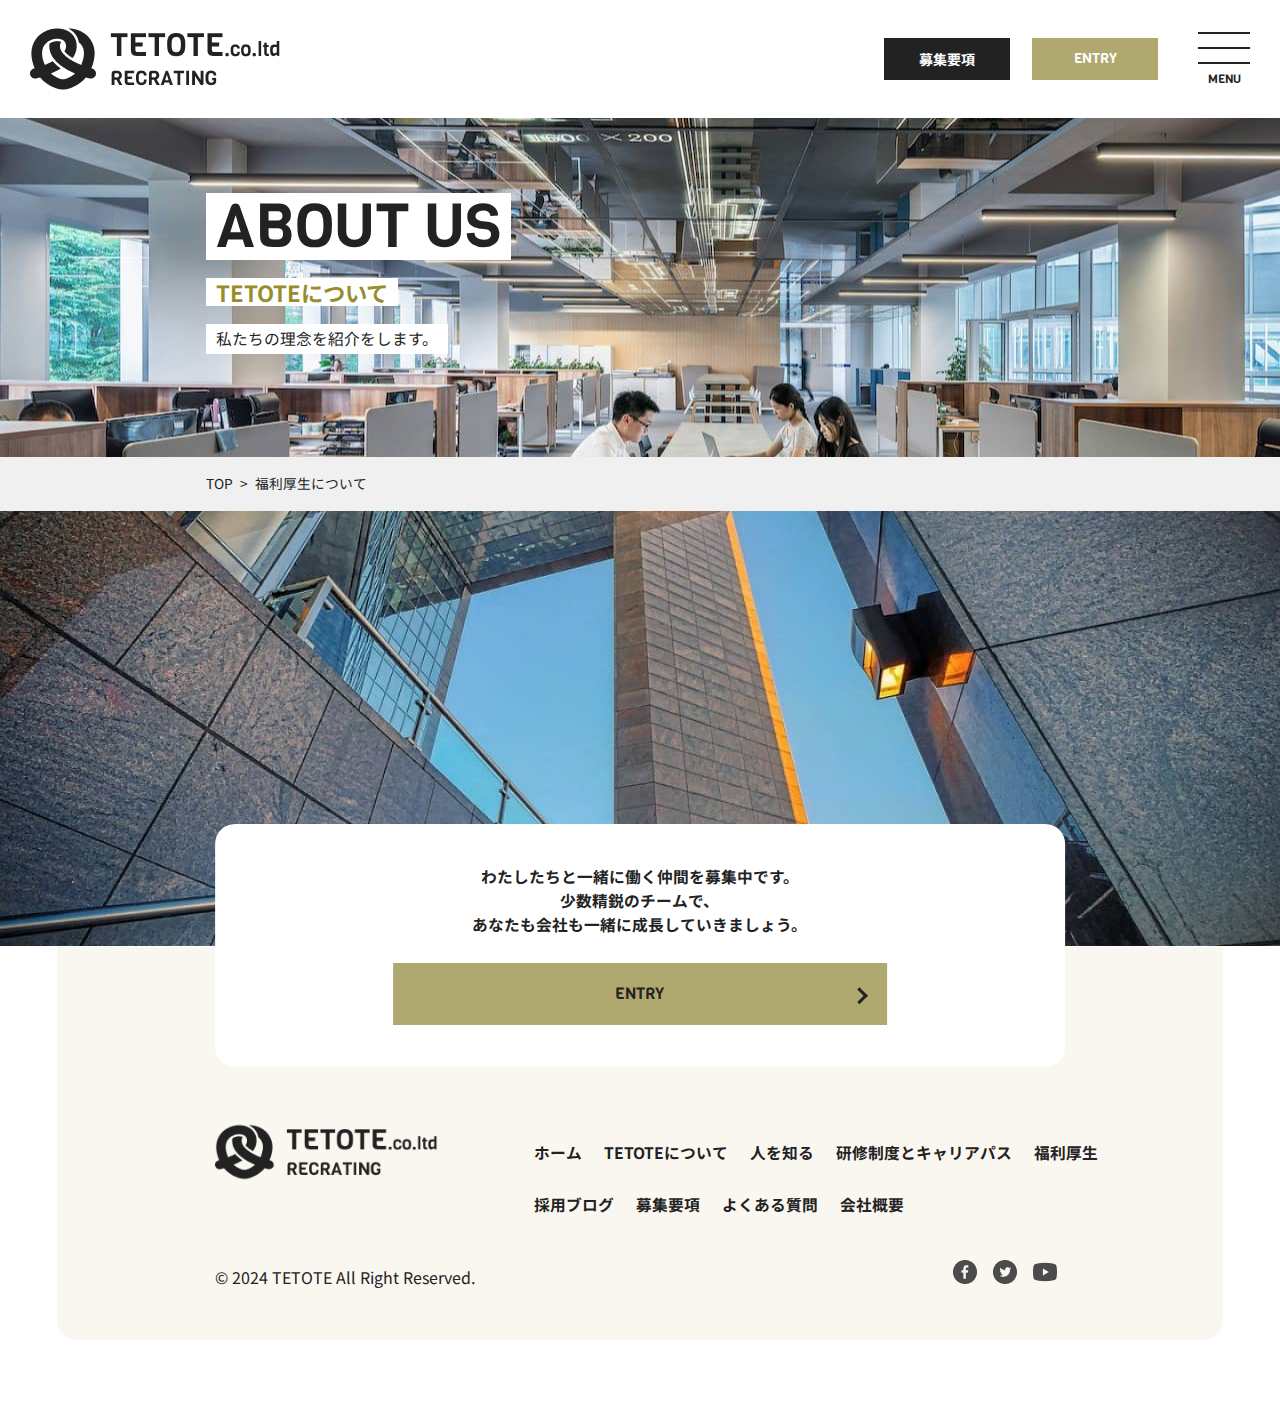
==== benefits.html @ ebb3084a "initial-comit" ====
<!DOCTYPE html>
<html lang="ja">

<head>
    <meta charset="UTF-8">
    <meta http-equiv="X-UA-Compatible" content="IE=edge">
    <meta name="viewport" content="width=device-width, initial-scale=1.0">
    <meta name="description" content="テクノロジーで社会課題を解決する。AIやビッグデータ分析などの技術を活用した社会課題解決サービスを提供するTETOTEの採用サイト。">
    <link rel="stylesheet" href="css/reset.css">
    <!-- ファビコン-->
    <link rel="icon" href="/favicon.ico" id="favicon">
    <link rel="apple-touch-icon" sizes="180x180" href="/apple-touch-icon-180x180.png">
    <!-- google font-->
    <link rel="preconnect" href="https://fonts.gstatic.com" crossorigin>
    <link
        href="https://fonts.googleapis.com/css2?family=Noto+Sans+JP:wght@100..900&family=Poppins&family=Viga&display=swap"
        rel="stylesheet">

    <!-- slick css -->

    <!-- <link rel="stylesheet" href="https://cdnjs.cloudflare.com/ajax/libs/font-awesome/5.15.4/css/all.min.css"> -->
    <!-- <link href="css/slick-theme.css" rel="stylesheet" type="text/css"> -->

    <link href="css/slick.css" rel="stylesheet" type="text/css">
    <link rel="stylesheet" href="css/style.css">
    <link rel="stylesheet" href="css/media2.css">


    <title>福利厚生について | 株式会社TETOTE</title>
</head>

<body class="page">
    <header>
        <div class="header-wrapper">
            <div class="header-left">
                <div class="logo">
                    <a href="index.html">
                        <img src="images/tetote-logo.png" class="logo-white" alt="tetoteロゴマーク">
                        <img src="images/tetote-logo-black.png" class="logo-black" alt="tetoteロゴマーク">
                    </a>
                </div>

            </div>
            <div class="header-right">
                <div class="header-btn-box">
                    <button class="recruiting-criteria-btn  back-black button">
                        <a href="detail.html">
                            <p class="f14">募集要項</p>
                        </a>
                    </button>
                    <button class="entry-btn back-gold button">
                        <a href="entry.html">

                            <p class="f14 f-viga">ENTRY</p>
                        </a>
                    </button>
                </div>

                <button type="button" id="js-hamburger" class="button hamburger" aria-controls="js-glabal-menu"
                    aria-expanded="false" aria-label="メニューを開閉する">
                    <span class="hamburger__line">
                    </span>
                    <span class="hmb_text f-viga fpc12sp10">MENU</span>
                </button>

            </div>
            <!-- navigation -->
            <div class="global-navigation" id="js-global-menu" aria-hidden="true">
                <div class="nav-top-logo nav-logo">
                    <a href="index.html">

                        <img src="images/tetote-logo-black.png">
                    </a>
                </div>

                <div class="nav-left">
                    <div class="nav-logo">
                        <a href="index.html">
                            <img src="images/tetote-logo-black.png">
                        </a>
                    </div>
                </div>
                <!-- pc nav  -->
                <nav class="pc-nav-right">
                    <ul class="pc-nav-container">
                        <div class="pc-nav-wrap">

                            <li class="list-item">
                                <a href="about.html">
                                    <p>
                                        <span class="fpc32sp18">ABOUT US</span><br>
                                        <span class="fpc16sp12">TETOTEについて</span>
                                    </p>
                                </a>
                            </li>
                            <li class="list-item">
                                <a href="staff.html">
                                    <p>
                                        <span class="fpc32sp18">STAFF</span><br>
                                        <span class="fpc16sp12">社員について</span>
                                    </p>
                                </a>
                            </li>
                            <li class="list-item">
                                <a href="blog.html">
                                    <p>
                                        <span class="fpc32sp18">BLOG</span><br>
                                        <span class="fpc16sp12">採用ブログ</span>
                                    </p>
                                </a>
                            </li>
                        </div>
                        <div class="pc-nav-wrap">
                            <li class="list-item">
                                <a href="benefits.html">
                                    <p>
                                        <span class="fpc32sp18">BENEFITS</span><br>
                                        <span class="fpc16sp12">福利厚生について</span>
                                    </p>
                                </a>
                            </li>
                            <li class="list-item">
                                <a href="carrer.html">
                                    <p>
                                        <span class="fpc32sp18">CARRER</span><br>
                                        <span class="fpc16sp12">研修制度とキャリアパス</span>
                                    </p>
                                </a>
                            </li>
                            <li class="list-item">
                                <a href="faq.html">
                                    <p>
                                        <span class="fpc32sp18">FAQ</span><br>
                                        <span class="fpc16sp12">よくある質問</span>
                                    </p>
                                </a>
                            </li>
                        </div>
                    </ul>
                    <div class="nav-btn-box">
                        <li class="pc-nav-wrap list-item">
                            <button class="nav-recruiting-criteria-btn  back-black button">
                                <a href="detail.html">
                                    <p class="f14">募集要項</p>
                                </a>
                            </button>
                        </li>
                        <li class="pc-nav-wrap list-item">
                            <button class="nav-entry-btn back-gold button">
                                <a href="entry.html">
                                    <p class="f14 f-viga">ENTRY</p>
                                </a>
                            </button>
                        </li>
                    </div>
                </nav>
                <!-- sp nav -->
                <nav class="sp-nav-right">
                    <ul class="sp-nav-container">
                        <li class="list-item">
                            <a href="about.html">
                                <p>
                                    <span class="fpc32sp18">ABOUT US</span><br>
                                    <span class="fpc16sp12">TETOTEについて</span>
                                </p>
                            </a>
                        </li>
                        <li class="list-item">
                            <a href="staff.html">
                                <p>
                                    <span class="fpc32sp18 ">STAFF</span><br>
                                    <span class="fpc16sp12">社員について</span>
                                </p>
                            </a>
                        </li>
                        <li class="list-item">
                            <a href="blog.html">
                                <p>
                                    <span class="fpc32sp18 f-viga">BLOG</span><br>
                                    <span class="fpc16sp12">採用ブログ</span>
                                </p>
                            </a>
                        </li>
                        <li class="list-item">
                            <a href="benefits.html">
                                <p>
                                    <span class="fpc32sp18">BENEFITS</span><br>
                                    <span class="fpc16sp12">福利厚生について</span>
                                </p>
                            </a>
                        </li>
                        <li class="list-item">
                            <a href="carrer.html">
                                <p>
                                    <span class="fpc32sp18">CARRER</span><br>
                                    <span class="fpc16sp12">研修制度とキャリアパス</span>
                                </p>
                            </a>
                        </li>
                        <li class="list-item">
                            <a href="faq.html">
                                <p>
                                    <span class="fpc32sp18">FAQ</span><br>
                                    <span class="fpc16sp12">よくある質問</span>
                                </p>
                            </a>
                        </li>
                    </ul>
                    <div class="nav-btn-box">
                        <li class="list-item">
                            <button class="nav-recruiting-criteria-btn  back-black button">
                                <a href="detail.html">
                                    <p class="f14">募集要項</p>
                                </a>
                            </button>
                        </li>
                        <li class="list-item">
                            <button class="nav-entry-btn back-gold button">
                                <a href="entry.html">
                                    <p class="f14 f-viga">ENTRY</p>
                                </a>
                            </button>
                        </li>
                    </div>
                </nav>
            </div>
    </header>
    <main>
        <!--------- 個別ページファーストビュー --------->
        <div class="page-fv-wrapper" id="about-us">
            <div class="page-fv-img">
                <img src="images/about-fv 1.jpg">
            </div>
            <div class="page-fv-textbox">
                <h1 class="page-title fpc64sp45 back-white f-viga">ABOUT US</h1>
                <p class="page-subtitle fpc24sp12 back-white">TETOTEについて</p>
                <p class="page-description fpc16sp14 back-white">私たちの理念を紹介をします。</p>
            </div>

        </div>
        <!-- パンくずリスト -->
        <div class="breadcrumb-wrapper">
            <div class="breadcrumb fps14sp12">
                <ol itemscope itemtype="https://schema.org/BreadcrumbList">
                    <!-- 1つめ -->
                    <li itemprop="itemListElement" itemscope itemtype="https://schema.org/ListItem">
                        <a itemprop="item" href="index.html">
                            <span itemprop="home">TOP</span>
                        </a>
                        <meta itemprop="position" content="1" />
                    </li>
                    <!-- 2つめ -->
                    <li itemprop="itemListElement" itemscope itemtype="https://schema.org/ListItem">
                        <a itemprop="item" href="#">
                            <span itemprop="benefits">福利厚生について</span>
                        </a>
                        <meta itemprop="position" content="2" />
                    </li>
                </ol>
            </div>
        </div>







    </main>
    <!--------- footer --------->
    <footer>
        <div class="footer-wrapper">
            <div class="footer-img">
                <img src="images/footer.jpg">
            </div>
            <div class="entry-wrapper">
                <p class="entry-message fpc16sp14"> わたしたちと一緒に働く仲間を募集中です。<br>
                    少数精鋭のチームで、<br>
                    あなたも会社も一緒に成長していきましょう。</p>
                <button class="footer-entry-btn back-gold button">
                    <a href="entry.html">
                        <p class="fpc16sp14 f-viga">ENTRY</p>
                        <div class="arrow1"></div>
                    </a>
                </button>
            </div>
            <div class="footer-nav-wrapper back-beige">

                <nav class="footer-navigation">
                    <ul class="footer-nav-list fpc16sp14">
                        <li><a href="index.html">ホーム</a></li>
                        <li><a href="about-us.html">TETOTEについて</a></li>
                        <li><a href="staff.html">人を知る</a></li>
                        <li><a href="carrer.html">研修制度とキャリアパス</a></li>
                        <li><a href="benefits.html">福利厚生</a></li>
                        <li><a href="blog.html">採用ブログ</a></li>
                        <li><a href="detail.html">募集要項</a></li>
                        <li><a href="faq.html">よくある質問</a></li>
                        <li><a href="about-us.html#company">会社概要</a></li>


                    </ul>
                </nav>
                <div class="sns-icon-box">
                    <div class="sns-icon"><img src="images/facebook.png" alt="facebookのアイコン"></div>
                    <div class="sns-icon"><img src="images/twitter.png" alt="X twitterのアイコン "></div>
                    <div class="sns-icon"><img src="images/youtube.png" alt="youtubeのアイコン"></div>
                </div>
                <div class="nav-logo">
                    <a href="index.html">
                        <img src="images/tetote-logo-black.png">
                    </a>
                </div>
                <div class="right-reserve">© 2024 TETOTE All Right Reserved.</div>


            </div>
        </div>

    </footer>
    <!-- JQUERY  -->
    <script src="https://code.jquery.com/jquery-1.12.4.min.js"></script>

    <!-- slick -->
    <script type="text/javascript" src="js/slick.min.js"></script>
    <script src="js/main.js"></script>
</body>

</html>
---- css/style.css ----
@charset "utf-8";

/* ◆◆◆◆◆◆◆◆◆◆◆◆◆ 共通 ◆◆◆◆◆◆◆◆◆◆◆◆ */
img {
    width: 100%;
}

html:focus-within {
    scroll-behavior: smooth;
}

a,
button {
    cursor: pointer;
}

/* = カラー == */
.back-black {
    background-color: #222222;
}

.back-gold {
    background-color: #AFA86F;
}

.back-white {
    background-color: #FFFFFF;
}

.back-beige {
    background-color: #FAF7F1;
    ;
}

.button.back-gold:hover {
    background-color: #222222;
}

.button.back-black:hover {
    background-color: #FFFFFF;
    border: 1px solid #222222;
}

.recruiting-criteria-btn:hover {
    color: #222222;
}

.nav-recruiting-criteria-btn:hover {
    color: #222222;
}





/*= フォント ==*/

body {
    font-family: "Noto Sans JP", sans-serif;
    color: #222222;
    font-weight: 400;
    background-color: #ffffff;

}

/* font NotoSans以外*/
.f-viga {
    font-family: "Viga", sans-serif;
    font-weight: 400;
    font-style: normal;
}

.f-poppins {
    font-family: "Poppins", sans-serif;
    font-weight: 400;
    font-style: normal;
    font-size: clamp(5rem, 3.768rem + 5.26vw, 8.5rem);
    color: #9797971A;



}

/* h1 スローガン 英語*/
.fpc96sp48 {
    color: #FFFFFF;
    font-size: clamp(3rem, 1.944rem + 4.51vw, 6rem);
    text-shadow: 0px 4px 4px rgba(0, 0, 0, 0.25);
    line-height: 1.2;

}

.fpc64sp45 {
    font-size: clamp(2.813rem, 2.394rem + 1.78vw, 4rem);
}

/* h2 キャッチ２ */
.fpc40sp24 {
    font-weight: 700;
    font-size: clamp(1.5rem, 1.148rem + 1.5vw, 2.5rem);

    text-align: center;
    line-height: 1.44;
}

/* h3 section見出し */
.fpc52sp32 {
    font-weight: 700;
    font-size: clamp(2rem, 1.56rem + 1.88vw, 3.25rem);
}

/* h4 理念 */
.fpc36sp18 {
    font-size: clamp(1.125rem, 0.729rem + 1.69vw, 2.25rem);
}



.fpc24sp20 {
    font-size: clamp(1.25rem, 1.162rem + 0.38vw, 1.5rem);
}



/* h2 スローガン日本語 */
.fpc24sp12 {
    color: #FFFFFF;
    font-size: clamp(0.75rem, 0.486rem + 1.13vw, 1.5rem);
    font-weight: 700;
}



/* news */
.fpc24sp10 {
    color: #FFFFFF;
    font-size: clamp(0.625rem, 0.317rem + 1.31vw, 1.5rem);


}

.f20 {
    font-size: calc(20 / 16 * 1rem);
    font-weight: 700;
}

.fpc20sp16 {
    font-size: clamp(1rem, 0.912rem + 0.38vw, 1.25rem);
}

.fpc18sp14 {
    font-size: clamp(0.875rem, 0.787rem + 0.38vw, 1.125rem);
    line-height: 1.5;
}

.fpc16sp14 {
    font-size: clamp(0.875rem, 0.831rem + 0.19vw, 1rem);
}

.fpc16sp12 {
    font-size: clamp(0.75rem, 0.662rem + 0.38vw, 1rem);
}

.f16 {
    line-height: 1.5;
}

.f14 {
    font-size: calc(14 / 16 * 1rem);
}



.fps14sp12 {
    font-size: clamp(0.75rem, 0.706rem + 0.19vw, 0.875rem);
}

.f12 {
    font-size: calc(12 / 16 * 1rem);
}

.fpc12sp10 {
    font-size: clamp(0.625rem, 0.581rem + 0.19vw, 0.75rem);
}

/* ◆◆◆◆◆◆◆◆◆◆◆◆◆ header ◆◆◆◆◆◆◆◆◆◆◆◆ */
.header-wrapper {
    position: fixed;
    top: 0;
    left: 0;
    width: 100%;
    height: 118px;
    z-index: 100;
    display: flex;
    align-items: center;
    justify-content: space-between;
}

.logo {
    width: 251px;
    margin: 0 30px;
}

.logo-black {
    display: none;
}


.header-right {
    display: flex;
    height: 100%;
    align-items: center;
}

.header-btn-box {
    display: flex;
    z-index: 3;
    color: #FFFFFF;


}

.entry-btn,
.recruiting-criteria-btn {
    width: 126px;
    height: 42px;
    text-align: center;
}

.recruiting-criteria-btn {
    font-weight: 700;
}

.entry-btn {
    margin: 0 10px 0 22px;
}



/*  ---- ハンバーガーボタン ---- */
.humburer_box {
    width: 84px;
    height: 84px;

    display: flex;
    align-items: center;
    justify-content: center;
}

.hamburger {
    position: relative;
    z-index: 3;
    width: 52px;
    height: 54px;
    text-align: center;
    margin: 0 30px;
}

.hmb_text {
    position: absolute;
    bottom: 0;
    left: 50%;
    color: #ffffff;
    transform: translateX(-50%);
}

.hamburger__line {
    position: absolute;
    top: 15px;
    left: 0;
    margin: auto;
    width: 52px;
    height: 2px;
    background-color: #ffffff;
    -webkit-transition: inherit;
    transition: inherit;
}

.hamburger__line::before,
.hamburger__line::after {
    position: absolute;
    display: block;
    width: 100%;
    height: 100%;
    background-color: inherit;
    content: '';
    -webkit-transition: inherit;
    transition: inherit;
}

.hamburger__line::before {
    top: -15px;
}

.hamburger__line::after {
    top: 15px;
}

.hamburger[aria-expanded="true"] .hamburger__line {
    background-color: transparent;
}

.hamburger[aria-expanded="true"] .hamburger__line::before,
.hamburger[aria-expanded="true"] .hamburger__line::after {
    top: 0;
    background-color: #222222;
}

.hamburger[aria-expanded="true"] .hamburger__line::before {
    -webkit-transform: rotate(45deg);
    -ms-transform: rotate(45deg);
    transform: rotate(45deg);
}

.hamburger[aria-expanded="true"] .hamburger__line::after {
    -webkit-transform: rotate(-45deg);
    -ms-transform: rotate(-45deg);
    transform: rotate(-45deg);
}

.hamburger[aria-expanded="true"] .hmb_text {
    visibility: hidden;
}

/*  ---- ハンバーガーボタン　ここまで ---- */

/* ---- ヘッダー追従 ---- */
.header-wrapper--sticky {
    position: fixed;
    height: 118px;
    background-color: #ffffff;
    top: 0;
    left: 0;
    right: 0;
    opacity: 1;
    visibility: visible;
    animation: slideDown 0.3s ease-in-out;

}

.header-wrapper--sticky .logo-white {
    display: none;
}

.header-wrapper--sticky .logo-black {
    display: inline;
}

.header-wrapper--sticky .hmb_text {
    color: #222222;
}

.header-wrapper--sticky .hamburger__line {
    background-color: #222222;
}

@keyframes slideDown {
    0% {
        transform: translateY(-100%);
    }

    100% {
        transform: translateY(0%);
    }
}

/* ----追従ここまで---- */

/*  pc nav*/
.fpc32sp18 {
    font-family: "Viga", sans-serif;
    font-size: clamp(1.125rem, 0.817rem + 1.31vw, 2rem);

}

.global-navigation {
    visibility: hidden;
    overflow: scroll;
    position: absolute;
    background-color: #FAF7F1;
    width: 100%;
    height: clamp(650px, 57.1vw, 823px);
    top: 0;
    left: 0;
    display: flex;
    justify-content: center;
    align-items: center;


}

.sp-nav-right {
    display: none;
}

.nav-left,
.pc-nav-right {
    width: 50%;
}

/* .pc-nav-right{
    width: 720px;
} */
.nav-top-logo {
    position: absolute;
    top: 26px;
    left: 30px;
}

.nav-logo {
    width: 251px;
    margin: 0 calc(63vw/14.4) 0 auto;
}

.pc-nav-right {
    border-left: 1px solid #AFA86F;
    padding: 0 48px;
    display: block;
}

.pc-nav-container {
    font-weight: 700;
    width: 90.5%;
    /* width: 652px; */
    display: flex;
    flex-wrap: wrap;
}

.pc-nav-wrap {
    width: 38.4%;
    min-width: 170px;
    margin: 0 15px;
    list-style-type: none;
}

.list-item {
    border-top: 1px solid #AFA86F;
    border-bottom: 1px solid #AFA86F;
    margin-top: -1px;

    /*     
    width: 38.4%;    248px/652px 
    width: 248px; */
    height: calc(105vw/14.4);
    min-height: 65px;
    display: grid;
    place-items: center start;
    font-weight: 700;

}

.list-item .fpc32sp18 {
    margin-bottom: calc(11vw/14.4);
    display: inline-block;
}

.nav-btn-box {
    width: 90.5%;
    display: flex;
    flex-wrap: wrap;
    align-items: end;
    text-align: center;
    color: #FFFFFF;
    font-weight: 700;
}

.nav-recruiting-criteria-btn,
.nav-entry-btn {
    height: 42px;
    width: 100%;


}

.nav-btn-box .list-item {
    place-items: end start;
    border: none;
    /* width: 47.15%; 248/526*/
}

/* ◆◆◆◆◆◆◆◆◆◆◆◆◆ fiest view ◆◆◆◆◆◆◆◆◆◆◆◆◆ */
/* main {
    padding-top: -118px;
} */

.fv-wrapper {
    height: clamp(667px, 57.15vw, 823px);
    position: relative;

}

.slogan-en {
    position: absolute;
    top: 34.75%;
    left: 4.58%;
}

.slogan-jp {
    position: absolute;
    top: 73.15%;
    left: 0;
    width: 41.8%;
    height: 58px;
    clip-path: polygon(0 0, 100% 0, 95% 100%, 0 100%);
    text-align: center;
    line-height: 58px;
}

.new-topic-contaiter {
    position: absolute;
    left: 4.93%;
    bottom: 4.62%;
    width: 87.71%;
    height: clamp(48px, 4.3%, 62px);
    border-radius: 50px;
    border: 1px solid #222222;
    background-color: #ffffff;
    display: flex;
    align-items: center;
}

.new-topic-left {
    width: 14.7%;
    height: 100%;
    border-radius: 50px 0 0 50px;
    display: flex;
    justify-content: center;
    align-items: center;
}

.new-topic-right {
    width: 84.3%;
    display: flex;
    justify-content: space-between;
    padding: 0 3.72% 0 8.35%;

}

.topic-view-more {
    width: 91px;
    height: 14px;
    position: relative;
}

.topic-view-more::before {
    position: absolute;
    content: "";
    right: 4px;
    top: 50%;
    width: 7px;
    height: 7px;
    border-top: 2px solid #222222;
    border-right: 2px solid #222222;
    -webkit-transform: rotate(45deg) translateY(-50%);
    transform: rotate(45deg) translateY(-50%);
}

.topic-view-more .f14 {
    padding-top: 1px;
}


.fv-slide-box {

    height: 100%;
    overflow: hidden;
    position: relative;

}

.slide_pic {
    opacity: 0;
    object-fit: cover;
    position: absolute;
    -webkit-animation: anime 12s 0s infinite;
    animation: anime 12s 0s infinite;
    height: 100%;

}



.slide_pic:nth-of-type(2) {
    -webkit-animation-delay: 6s;
    animation-delay: 6s;
}

/*スライドアニメーション */
@keyframes anime {
    0% {
        opacity: 0;
    }

    30% {
        opacity: 1;
    }

    50% {
        opacity: 1;
    }

    75% {
        opacity: 0;
    }

    100% {
        opacity: 0;
    }
}

@-webkit-keyframes anime {
    0% {
        opacity: 0;
    }

    30% {
        opacity: 1;
    }

    50% {
        opacity: 1;
    }

    75% {
        opacity: 0;
    }

    100% {
        opacity: 0;
    }
}

.slideinTop {
    animation: slideinTop 3s;
}

@keyframes slideinTop {
    0% {
        transform: translateY(-50px);
    }

    100% {
        transform: translateY(0);
    }
}

@-webkit-keyframes slideinTop {
    0% {
        transform: translateY(-50px);
    }

    100% {
        transform: translateY(0);
    }
}

/* ◆◆◆◆◆◆◆◆◆◆◆◆◆ second view ************* */
.second-view {}


/*==// スライダー //==*/
.slider-wrapper {
    width: 100dvw;
    //height: 29.7vw;
    position: relative;
}

.slide-catch {
    position: absolute;
    left: 50%;
    transform: translateX(-50%);
    bottom: 0;
    z-index: 10;
}

.slide-catch span {
    display: inline-block;
    margin-bottom: 7px;
    padding: 7px 11px;
    white-space: nowrap
}

.sv-slider {
    width: 100%;
    //height: 100%;
    display: flex;
    margin: 101px auto 0 auto;
}


.slide-item {
    margin: 0 1.18vw;
    //height: 27.2vw !important;
    //min-height: 210px !important;
    border-radius: 60px;
    overflow: hidden;
}

.sv-slider .slick-center {
    margin-top: 36px;
}

/* .slick-prev,
.slick-next {
    display: none !important;
} */

/* 理念　人手不足 */
.philosophy-wrapper {
    width: 71.1%;
    margin: 6.94vw auto 0 auto;
    background-image: url(../images/map1.png);
    background-size: contain;
    background-repeat: no-repeat;
    padding-bottom: 5.28vw;
}

.philosophy-container {
    font-weight: 700;
    line-height: 1.8;
    margin: 0 auto 52px auto;
    text-align: center;
}

.view-more-btn {
    width: 355px;
    height: 80px;
    background-color: #FFFFFF;
    border: solid 1px #222222;
    margin: 0 auto;
    display: flex;
    justify-content: center;
    align-items: center;
    font-size: 20px;
    position: relative;

}

.view-more-btn .f-viga {
    padding-top: 4px;
}

/* .view-more-btn .arrow1 {
    width: 20px;
    height: 20px;
    position: absolute;
    right: 20px;
    top: 50%;
    transform: translateY(-50%);

} */

/* *** ボタン内　＞　矢印　*** */
.arrow1 {
    width: 12px;
    height: 12px;
    border-top: 3px solid #222222;
    border-right: 3px solid #222222;
    -webkit-transform: rotate(45deg) translateY(-50%);
    transform: rotate(45deg) translateY(-50%);
    position: absolute;
    right: 26px;
    top: 50%;
}

/* ホバー */
.view-more-btn:hover {
    background-color: #222222;
    border: solid 1px #ffffff;
    color: #ffffff;
    border-top: 3px solid #ffffff;
    border-right: 3px solid #ffffff;
}

.view-more-btn:hover .arrow1 {
    border-top: 3px solid #ffffff;
    border-right: 3px solid #ffffff;

}

/* ◆◆◆◆◆◆◆◆◆◆◆◆◆ section 共通 ◆◆◆◆◆◆◆◆◆◆◆◆◆ */
.overflow-wrapper {
    overflow: hidden;
}

.section-wrapper {
    position: relative;

    width: 71.1%;
    margin: 0 auto;

    padding: 0 2.36vw;
}

.back-text {
    position: absolute;
    /* top: 45px; */
    top: 3.13vw;
}

.section-wrapper .f16 {
    margin-top: 52px;
}

/* 見出しバックテキストの位置調整 */
.recruitment-info .back-text,
.benefits .back-text {
    left: 50%;
    transform: translateX(-50%);
}

.member .back-text {
    left: -132px;
}

/* 見出しの調整 */
h3 {
    /* padding-top: 87px; */
    padding-top: 6vw;
}

.text-center {
    text-align: center;
    /* 人を知る、採用ブログは中央 */
}

.member .fpc52sp32,
.recruitment-blog .fpc52sp32 {
    /* padding-left: 34px; */
    /* padding-left: 2.36vw; */
    /* 制度環境を知る、採用情報は左よせ */
}

.underline {
    border-bottom: 3px solid #222222;
}

/* ◆◆◆◆◆◆◆◆◆◆◆◆◆ 人を知る ◆◆◆◆◆◆◆◆◆◆◆◆◆ */

/*==// スライダーのコンテナ //==*/
.member-slider-wrapper {
    margin-top: 52px;
}

.member-slider {
    /* width: 100%; */
    width: 85.5vw;

}

.slide-item-box {
    margin-left: 43px;
    width: 300px;
    font-weight: 700;
    line-height: 1;
    position: relative;
}

.message-line1 {
    /* 14文字まで */
    position: absolute;
    top: 70.5%;
}

.slide_img {
    border-radius: 30px;
    overflow: hidden;
    height: 379px;
}

.slide-item-box:nth-child(even) {
    margin-top: 36px;
}

.message-line1 .back-gold {
    display: inline-block;
    margin-bottom: 6px;
    padding: 5px 7px;
}

.message-line2 {
    display: flex;
    margin: 28px 0 16px 0;
}

.member-division {
    margin-right: 9px;
}



.member-slider-bottom {
    display: flex;
    height: 206px;
    position: relative;
    align-items: center;
    justify-content: center;
    margin-top: 17px;

}

/*==//  ここから矢印  //==*/
.arrow_box {
    display: flex;
    width: 136px;
    align-items: center;
    justify-content: space-between;
    position: absolute;
    top: 50%;
    transform: translateY(-50%);
    right: 0;
}

.prev-arrow,
.next-arrow {
    display: grid;
    align-items: center;
    justify-content: center;
    width: 58px;
    height: 58px;
    background: #ffffff;
    border: 1px solid #222222;
    border-radius: 50%;
    transition: all .3s ease;

}

.prev-arrow {
    transform: rotate(180deg);
}

.prev-arrow img {
    width: 16px;
}

.prev-arrow:hover {
    transform: rotate(180deg) scale(1.1);
}

.next-arrow:hover {
    transform: scale(1.1);
}





/* ◆◆◆◆◆◆◆◆◆◆◆◆◆ 制度環境を知る ◆◆◆◆◆◆◆◆◆◆◆◆◆ */
.benefits-container-box {
    display: flex;
    justify-content: space-between;
}

.benefits-container {
    position: relative;
    width: 29.8vw;
    height: calc(514vw/14.40);
    /* margin: 114px 3.4% 107px 3.4%; */
    margin: 114px calc(35vw/14.40) 107px calc(35vw/14.40);
}


.cercle {
    /* width: 29.8vw;
    height: 29.8vw; */
    width: calc(430vw/14.40);
    height: calc(430vw/14.40);
    background: #FAF7F1;
    border-radius: 50%;
    display: grid;
    justify-content: center;
    align-items: center;
}

.benefits-container .benefit-font1 {
    font-size: calc(24vw/14.4);
    position: absolute;
    -ms-writing-mode: tb-rl;
    writing-mode: vertical-rl;
    letter-spacing: 0.15em;
    line-height: 1;
    /* right: 1.39%; */
    right: calc(20vw/14.40);
}

.benefits-container .next-arrow {
    background-color: #222222;
    width: calc(58vw/14.40);
    height: calc(58vw/14.40);
    position: absolute;
    /* top: 60%; */
    top: calc(306vw/14.40);
    right: calc(20vw/14.40);

}

.benefits-container .next-arrow img {
    width: calc(16vw/14.40);

}

.benefits-container .benefit-font2 {
    font-size: calc(32vw/14.4);
    position: absolute;
    /* top:73.7%; */
    top: calc(384vw/14.40);
    left: 50%;
    transform: translateX(-50%);
    font-weight: 700;
    white-space: nowrap;
    /* padding: 5px 7px; */
    padding: calc(5vw/14.40) calc(7vw/14.40);
}

.benefits-container .f16 {
    margin-top: calc(41vw/14.40);
}

.career .cercle img {
    /* width: 22.7vw; */
    width: calc(327vw/14.40);
}

.welfare .cercle img {
    /* width: 23.89vw; */
    width: calc(344vw/14.40);
}

.benefits-container a {
    line-height: 1px;
    /*矢印ズレるので*/
}

.benefits-container:hover {
    transform: scale(1.2);
}

.benefits-container:hover .next-arrow {
    transform: translateX(10px);
}

/* ◆◆◆◆◆◆◆◆◆◆◆◆◆ 採用 ◆◆◆◆◆◆◆◆◆◆◆◆◆ */
.recruitment {
    background-color: #FAF7F1;

}

/* ブログ */
.recruitment-arrow-box {
    position: absolute;
    top: 6vw;
    right: 2.36vw;
    width: 157px;
    display: flex;
    justify-content: space-between;
    align-items: center;
}

.recruitment-arrow-box a {
    text-decoration: underline;
}

.blog-wrapper {
    display: flex;
    flex-wrap: wrap;
    justify-content: center;
    margin-top: 61px;
    gap: calc(50vw/14.4);
}

.blog-contents-box {
    display: flex;

    width: calc(452vw/14.4);
    height: calc(180vw/14.4);


    border-radius: 10px;
    overflow: hidden;
    background-color: #FFFFFF;
    margin-bottom: calc(23vw/14.4);
}

.blog-content-left {
    width: calc(156vw/14.4);

}

.blog-content-right {
    margin: calc(20vw/14.4) calc(23vw/14.4);
    display: grid;
    /* grid-template-rows: 37px 91px 12px;  */
    grid-template-rows: calc(37vw/14.4) calc(91vw/14.4) calc(12vw/14.4);

}

.blog-img {
    object-fit: contain;
    height: 100%;
    overflow: hidden;
}

.blog-img img {
    height: 100%;
    width: inherit;
    max-width: inherit;
}

.category {
    display: flex;
}

.category-icon {
    width: 14px;
    height: 14px;
    margin-right: 4px;
    padding-top: 2px;
}

.blog-title a {
    text-decoration: underline;
    font-weight: 700;
}

/* 採用情報 */
.recruitment-container-box {
    display: flex;
    flex-wrap: wrap;
    justify-content: space-between;
    margin-top: 64px;
    margin-bottom: 139px;

}

.recruitment-container {
    width: 100%;
    height: clamp(86px, 8.3vw, 120px);
    margin-bottom: 21px;
    position: relative;
    display: grid;
    align-items: center;
    justify-content: center;
}

.container-50pro {
    width: 49.1%;
}


/* ◆◆◆◆◆◆◆◆◆◆◆◆◆ footer◆◆◆◆◆◆◆◆◆◆◆◆◆ */
.footer-wrapper {
    padding-bottom: 64px;
    position: relative;
}


.entry-wrapper {
    position: absolute;
    width: calc(956vw/14.4);
    height: calc(273vw/14.4);

    border-radius: 20px;
    background-color: #FFFFFF;
    left: 50%;
    transform: translateX(-50%);
    top: calc(352vw/14.4);
    font-weight: 700;
    line-height: 1.5;
    text-align: center;

    z-index: 1;
    display: grid;
    align-content: center;
    justify-content: center;
}

.entry-message {
    margin-bottom: calc(14vw/14.4);
}

.footer-entry-btn {
    position: relative;
    display: block;
    width: calc(556vw/14.4);
    height: calc(70vw/14.4);
    min-height: 54px;
    margin: 0 auto;
    margin-top: calc(16vw/14.4);
    /* margin: calc(31vw/14.4) auto 0 auto; */
}

.footer-entry-btn:hover {
    color: #FFFFFF;
}

.footer-nav-wrapper {
    position: relative;

    width: calc(1312vw/14.4);
    height: calc(442vw/14.4);
    border-radius: 0 0 20px 20px;
    margin: 0 auto;
}

.footer-nav-wrapper .nav-logo {
    position: absolute;
    top: calc(198vw/14.4);
    left: calc(178vw/14.4);
    width: calc(251vw/14.4);
}

.footer-navigation {
    position: absolute;
    top: calc(223vw/14.4);

    left: calc(537vw/14.4);
}

.footer-nav-list {
    display: flex;
    flex-wrap: wrap;
    width: calc(685vw/14.4);
    font-weight: 700;

}

.footer-nav-list li {
    margin-right: 22px;
    margin-bottom: calc(41vw/14.4);
}

.right-reserve {
    position: absolute;
    bottom: calc(61vw/14.4);
    left: calc(178vw/14.4);
}

.sns-icon-box {
    position: absolute;
    display: flex;
    bottom: calc(61vw/14.4);
    right: calc(178vw/14.4);
}

.sns-icon {
    width: 24px;
    margin: 0 8px;
}

/* //////////////////////////// */
/* ////////個別ページ////////// */
/* //////////////////////////// */

/* ////////個別ページ共通//////// */

.page .header-wrapper {
    background-color: #ffffff;
}

.page .logo-white {
    display: none;
}

.page .logo-black {
    display: inline;
}

.page .hmb_text {
    color: #222222;
}

.page .hamburger__line {
    background-color: #222222
}

.page-fv-wrapper {
    position: relative;
    margin-top: 118px;
    z-index: 1;
}

.page-fv-img {
    height: 339px;
    object-fit: cover;
    overflow: hidden;
}

.page-fv-img img {
    width: inherit;
    max-width: inherit;
}

.page-fv-textbox {
    position: absolute;
    z-index: 2;
    top: 75px;
    left: calc(232vw/14.4);
}

.page-fv-textbox .back-white {
    width: fit-content;
}

.page-title {
    padding: 3px 10px;
    margin-bottom: 18px;
}

.page-subtitle {
    padding: 3px 10px;
    color: #988C2C;
    margin-bottom: 18px;
}

.page-description {
    padding: 7px 10px;
}

.breadcrumb-wrapper {
    height: 54px;
    background-color: #F0F0F0;
    display: flex;
    align-items: center;
}

.breadcrumb {
    margin-left: calc(232vw/14.4);
    list-style: none;
}

.breadcrumb li {
    display: inline;
}

.breadcrumb li:after {
    content: '>';
    padding: 4px;
    color: #222222;
}

.breadcrumb li:last-child:after {
    content: '';
}

.breadcrumb li a:hover {
    text-decoration: underline;
}

.page-section-wrapper {
    width: 71.1%;
    margin: 0 auto;
    padding: 0 24px;
}

/* ////////社員についてページ//////// */


.staff-item-container {
    display: flex;
    flex-wrap: wrap;
    width: 71.1%;
    margin: 130px auto 98px auto;
    justify-content: space-between;
    padding: 0 9px;
}

.staff-item-box {
    width: 300px;
    font-weight: 700;
    line-height: 1;
    position: relative;
    margin: 0 10px 48px 10px;
}

/* ////////社員 個別紹介ページ//////// */
.staff-detail-inner h2 {
    font-size: clamp(1rem, 0.824rem + 0.75vw, 1.5rem);
    font-weight: 700;
    margin-bottom: 50px;

}

.staff-detail-inner p {
    font-size: clamp(0.875rem, 0.831rem + 0.19vw, 1rem);
    font-weight: 400;
    line-height: 1.75;
    margin-bottom: 23px;
}

.staff-detail-inner {

    width: 69.3%;
    padding-top: 101px;

}

#staff-detail-page {
    display: flex;
    align-items: flex-start;

}

.page-side-bar {
    position: sticky;
    top: 250px;
    left: 100%;
    margin-top: 101px;
    width: 20.5%;
    line-height: 1.5;
}

.page-side-bar .toc {
    margin-bottom: 13px;
}

.page-side-bar li {
    margin-bottom: 16px;
}
---- css/media2.css ----
@charset "utf-8";

/* ---◇◇◇◇◇◇◇◇◇◇◇◇◇◇◇---- */
/* ---◇◇◇◇◇◇◇◇◇◇◇◇◇◇◇---- */
@media screen and (max-width: 1078px) {
  .nav-left {
    display: none;
  }

  .pc-nav-right {
    width: 90%;
    border-left: none;
  }

  .pc-nav-container {
    justify-content: center;
    margin: 0 auto;
  }

  .nav-btn-box {
    justify-content: center;
    margin: 0 auto;
  }

  .arrow_box {
    display: none;
  }

  /* セクション */

  /* 見出しバックテキストの位置調整 */
  .member .back-text {
    left: 0;
  }

  /* ブログ */
  .blog-wrapper {

    margin-top: 50px;
    gap: initial;
  }

  .blog-contents-box {


    width: 452px;
    height: 180px;


    margin-bottom: 23px;
  }

  .blog-content-left {
    width: 156px;

  }

  .blog-content-right {
    margin: 20px 23px;
    display: grid;
    grid-template-rows: 37px 91px 12px;

  }

  /* footer */
  .entry-wrapper {
    height: calc(310vw / 14.4);
    top: calc(333vw / 14.4);
  }

  .footer-nav-wrapper {
    height: calc(490vw / 14.4);
  }

  .footer-nav-wrapper .nav-logo {
    position: absolute;
    top: calc(198vw/14.4);
    left: calc(78vw/14.4);
    width: calc(251vw/14.4);
  }

  .footer-navigation {
    position: absolute;
    top: calc(199vw / 14.4);
    right: calc(78vw / 14.4);
  }

  .footer-nav-list {
    display: flex;
    flex-wrap: wrap;
    width: calc(685vw/14.4);
    font-weight: 700;
  }

  .footer-nav-list li {
    margin-right: 22px;
    margin-bottom: calc(24vw/14.4);
  }

  .right-reserve {
    position: absolute;
    bottom: calc(45vw/14.4);
    left: calc(78vw/14.4);
  }

  .sns-icon-box {
    position: absolute;
    display: flex;
    bottom: calc(45vw/14.4);
    right: calc(78vw/14.4);
  }

  /* ///////////社員についてページ////////////// */


  .staff-item-container {

    width: 86vw;

  }

  .page-section-wrapper {
    width: 86vw;
  }


}

/* ---◇◇◇◇◇◇◇◇◇◇◇◇◇◇◇---- */
/* ---◇◇◇◇◇◇◇◇◇◇◇◇◇◇◇---- */
@media screen and (max-width: 768px) {

  /* ◆◆◆ header ◆◆◆ */
  .header-wrapper {
    height: 56px;
    z-index: 100;
    display: flex;
    align-items: center;
    justify-content: space-between;
  }

  .header-right {
    display: flex;
    height: 100%;
    align-items: center;
  }

  .header-btn-box {
    display: none;
  }

  .logo {
    width: 151px;
    margin: 0 12px;
  }

  /*  ---- ハンバーガーボタン ---- */
  .humburer_box {
    width: 56px;
    height: 45px;
  }

  .hamburger {
    width: 32px;
    height: 36px;
    margin: 0 12px;
  }

  .hamburger__line {
    top: 9px;
    width: 32px;
  }

  .hamburger__line::before {
    top: -9px;
  }

  .hamburger__line::after {
    top: 9px;
  }

  /*  ---- ハンバーガーボタン　ここまで ---- */

  /* ---- ヘッダー追従 ---- */
  .header-wrapper--sticky {
    height: 56px;
  }

  /* ----追従ここまで---- */

  /*   navigation*/
  .pc-nav-right {
    padding: 0 12px;
  }

  .pc-nav-container {
    width: 100%;
  }

  .nav-btn-box {
    width: 100%;
  }

  .nav-top-logo {
    top: 8px;
    left: 12px;
  }

  .nav-logo {
    width: 151px;
    margin: 0 12px;
  }

  .pc-nav-wrap {
    min-width: 150px;
    margin: 0 12px;
  }

  /* first view */
  .slogan-jp {
    position: absolute;
    top: 82.16%;

    width: 60.8%;
    height: 30px;
    clip-path: polygon(0 0, 100% 0, 95% 100%, 0 100%);
    text-align: center;
    line-height: 30px;
  }

  .new-topic-contaiter {
    position: absolute;
    left: 50%;
    bottom: 1.5%;
    transform: translateX(-50%);
    width: 93.6%;
    align-items: center;
  }

  .new-topic-left {
    width: 14.8%;
  }

  .new-topic-right {
    width: 84.2%;
    display: flex;
    justify-content: space-between;
    padding: 0 10px 0 10px;
    line-height: 1.2;
  }

  .topic-view-more {
    display: none;
  }



  /* second view */
  /*==// スライダー //==*/
  .slide-catch {
    bottom: -31px;
  }

  .slide-catch span {
    margin-bottom: 8px;
  }

  .slider {
    margin: 41px auto 0 auto;
  }


  .slide-item {
    margin: 0 8px;
  }

  .slider .slick-center {
    margin-top: 27px;
  }


  /* 理念　人手不足 */
  .philosophy-wrapper {
    width: 92%;
    margin: 79px auto 0 auto;
    padding-bottom: 18.9vw;
  }

  .philosophy-container {
    line-height: 2.5;
    margin: 0 auto 39px auto;
  }

  .view-more-btn {
    width: 277px;
    height: 62px;
    font-size: 16px;
    position: relative;
  }

  /* .view-more-btn .arrow1 {
    width: 16px;
    height: 16px;
    position: absolute;
    right: 17px;
  } */

  /* *** ボタン内　＞　矢印　*** */
  .arrow1 {
    width: 10px;
    height: 10px;
    border-top: 3px solid #222222;
    border-right: 3px solid #222222;

    position: absolute;
    right: 29px;

  }

  /* ホバー */
  .view-more-btn:hover {
    background-color: #222222;
    border: solid 1px #ffffff;
    color: #ffffff;
    border-top: 3px solid #ffffff;
    border-right: 3px solid #ffffff;
  }

  .view-more-btn:hover .arrow1 {
    border-top: 3px solid #ffffff;
    border-right: 3px solid #ffffff;

  }

  /* ◆◆◆◆◆◆◆◆◆◆◆◆◆ section 共通 ◆◆◆◆◆◆◆◆◆◆◆◆◆ */
  /* ◆◆◆◆◆◆◆◆◆◆◆◆◆ 人を知る ◆◆◆◆◆◆◆◆◆◆◆◆◆ */

  /*==// スライダーのコンテナ //==*/
  .member-slider-wrapper {
    margin-top: 50px;
  }

  .member-slider {
    /* width: 100%; */
    width: 93vw;

  }

  .slide-item-box {
    margin-left: 23px;
    width: 246px;
  }

  .slide_img {
    height: 311px;
  }

  .message-line1 {
    /* 14文字まで */
    position: absolute;
    top: 67.8%;
  }

  .slide-item-box:nth-child(even) {
    margin-top: 36px;
  }

  .message-line1 .back-gold {
    display: inline-block;
    padding: 7px;
  }

  .message-line2 {
    margin: 31px 0 14px 0;
  }

  .member-division {
    margin-right: 13px;
  }



  .member-slider-bottom {

    height: 62px;
    margin-top: 64px;
  }

  /* ◆◆◆◆◆◆◆◆◆◆◆◆◆ 制度環境を知る ◆◆◆◆◆◆◆◆◆◆◆◆◆ */
  .benefits-container-box {
    display: block;
  }

  .benefits-container {
    position: relative;
    width: 251px;
    height: auto;
    margin: 51px auto;
  }

  .cercle {
    width: 251px;
    height: 251px;
    display: grid;

  }

  .benefits-container .benefit-font1 {
    font-size: calc(14 / 16 * 1rem);
    position: absolute;
    right: 13px;
  }

  .benefits-container .next-arrow {

    width: 42px;
    height: 42px;

    top: 170px;
    right: 13px;

  }

  .benefits-container .next-arrow img {
    width: 16px;

  }

  .benefits-container .benefit-font2 {
    font-size: calc(24 / 16 * 1rem);
    top: 228px;
    padding: 7px;
  }

  .benefits-container .f16 {
    margin-top: 36px;
  }

  .career .cercle img {

    width: 194px;
  }

  .welfare .cercle img {

    width: 202px;
  }

  /* ブログ */

  .recruitment-arrow-box {
    position: absolute;

    bottom: 0;

    top: inherit;
    width: 157px;
    display: flex;
    justify-content: space-between;
    align-items: center;
  }



  .blog-wrapper {
    margin-top: 43px;
    padding-bottom: 110px;
  }

  .blog-contents-box {
    display: flex;
    width: 341px;
    height: 121px;
    margin-bottom: 9px;
  }

  .blog-content-left {
    width: 121px;

  }

  .blog-content-right {
    margin: 8px 18px;
    display: grid;
    grid-template-rows: 25px 70px 12px;

  }

  .category-icon {
    width: 14px;
    height: 14px;

  }

  /* 採用情報 */
  .recruitment-container-box {

    margin-top: 28px;
    margin-bottom: 88px;

  }

  .recruitment-container {
    width: 100%;
    height: 86px;
    margin-bottom: 19px;

  }

  .container-50pro {
    width: 100%;
  }

  /* ◆◆◆◆◆◆◆◆◆◆◆◆◆ footer◆◆◆◆◆◆◆◆◆◆◆◆◆ */
  .footer-wrapper {
    padding-bottom: 0;
    position: relative;
    text-align: center;

  }

  .footer-img {
    height: 250px;

    overflow: hidden;

  }

  .footer-img img {
    width: -webkit-fill-available;
    max-width: -webkit-fill-available;
    height: 100%;

    object-fit: cover;
  }



  .entry-wrapper {
    position: absolute;
    top: 132px;
    width: 91.4%;
    height: 236px;
    line-height: 2.5;
  }

  .entry-wrapper p {
    margin-bottom: 0;
  }

  .footer-entry-btn {
    width: 200px;

    margin-top: 24px;

  }

  .footer-nav-wrapper {
    position: static;

    width: 100%;
    height: auto;

    margin: 0 auto;
    padding-bottom: 24px;
  }

  .footer-nav-wrapper .nav-logo {
    position: static;

    width: 251px;
    margin: 29px auto 44px auto;

  }

  .footer-navigation {
    position: static;
    padding-top: 169px;


  }

  .footer-nav-list {
    display: block;
    flex-wrap: wrap;
    width: 100%;
    font-weight: 700;

  }

  .footer-nav-list li {
    margin-right: 0;
    margin-bottom: 20px;
    width: 100%;
  }

  .right-reserve {
    position: static;


  }

  .sns-icon-box {
    position: static;
    display: flex;
    width: 120px;
    margin: 0 auto;
    margin-top: 35px;
  }

  /* ///////個別ページ//////// */
  .page-fv-wrapper {

    margin-top: 56px;

  }

  .page-fv-img {
    height: 225px;

  }

  .page-fv-textbox {

    top: 45px;

  }

  .breadcrumb-wrapper {
    height: 30px;
  }

  /* ///////////社員についてページ////////////// */
  .staff-item-container {

    width: 91%;
    margin: 70px auto;
    justify-content: space-around;

  }

  .staff-item-box {
    margin-left: 23px;
    width: 246px;
  }

  /* ////////社員についてページ-個別////// */
  .page-side-bar {
    display: none;
  }

  .page-section-wrapper {
    width: 91%;
  }

  .staff-detail-inner {
    margin: 0 auto;
    width: 80%;
    padding-top: 60px;

  }


  /* ---◇◇◇◇◇◇◇◇◇◇◇◇◇◇◇---- */
  /* ---◇◇◇◇◇◇◇◇◇◇◇◇◇◇◇---- */
  @media screen and (max-width: 428px) {
    .global-navigation {
      height: 100dvh;
    }

    .sp-nav-container {
      width: 100%;
      margin-top: 91px;
      padding: 0 12px;
    }

    .pc-nav-right {
      display: none;
    }

    .sp-nav-right {
      display: inline;
      width: 100%;
      height: 100%;
    }

    .nav-recruiting-criteria-btn,
    .nav-entry-btn {
      width: 248px;
    }

    .nav-btn-box {
      margin-top: 9.81%;
      margin-left: 12px;
      justify-content: start;
    }

    .nav-btn-box .list-item {
      margin-bottom: 2.41%;
      min-height: 42px;
    }

    /* first view */
    .slide_pic:nth-of-type(1) {
      object-position: 75%;
    }

    .slogan-en {
      position: absolute;
      top: 62.07%;
      left: 3.2%;
    }

    .philosophy-wrapper {

      padding-bottom: 20px;
    }

    /* second view */

    /* ◆◆◆◆◆◆◆◆◆◆◆◆◆ section 共通 ◆◆◆◆◆◆◆◆◆◆◆◆◆ */
    .section-wrapper {
      width: 91%;
      padding-top: 54px;

    }

    .back-text {
      position: absolute;
      /* top: 45px; */
      top: 54px;
    }

    .section-wrapper .f16 {
      margin-top: 43px;
    }

    /* 見出しバックテキストの位置調整 */
    .recruitment-info .back-text,
    .benefits .back-text {
      left: 0;
      transform: inherit;

    }

    .member .back-text {
      left: 0;

    }


    /* 見出しの調整 */
    h3 {
      /* padding-top: 87px; */
      padding-top: 24px;
    }

    .text-center {
      text-align: left;
      /* 人を知る、採用ブログは中央 */
    }

    .member .fpc52sp32,
    .recruitment-blog .fpc52sp32 {

      padding-left: 0;

    }

    .underline {
      border-bottom: 2px solid #222222;
    }

    /* ◆◆◆◆◆◆◆◆◆◆◆◆◆ 人を知る ◆◆◆◆◆◆◆◆◆◆◆◆◆ */



    /* ブログ */
    .recruitment-arrow-box {
      left: 2.36vw;
    }

    .blog-content-right {
      grid-template-rows: 21px 74px 12px;

    }

    .category-icon {
      width: 12px;
    }

    /* footer */
    .footer-img img {}

    /*  /////社員についてページー個別/////*/
    .staff-detail-inner {
      width: 100%;
      padding-top: 40px;
    }

    #staff-detail-page h2 {
      margin-bottom: 35px;
    }












  }
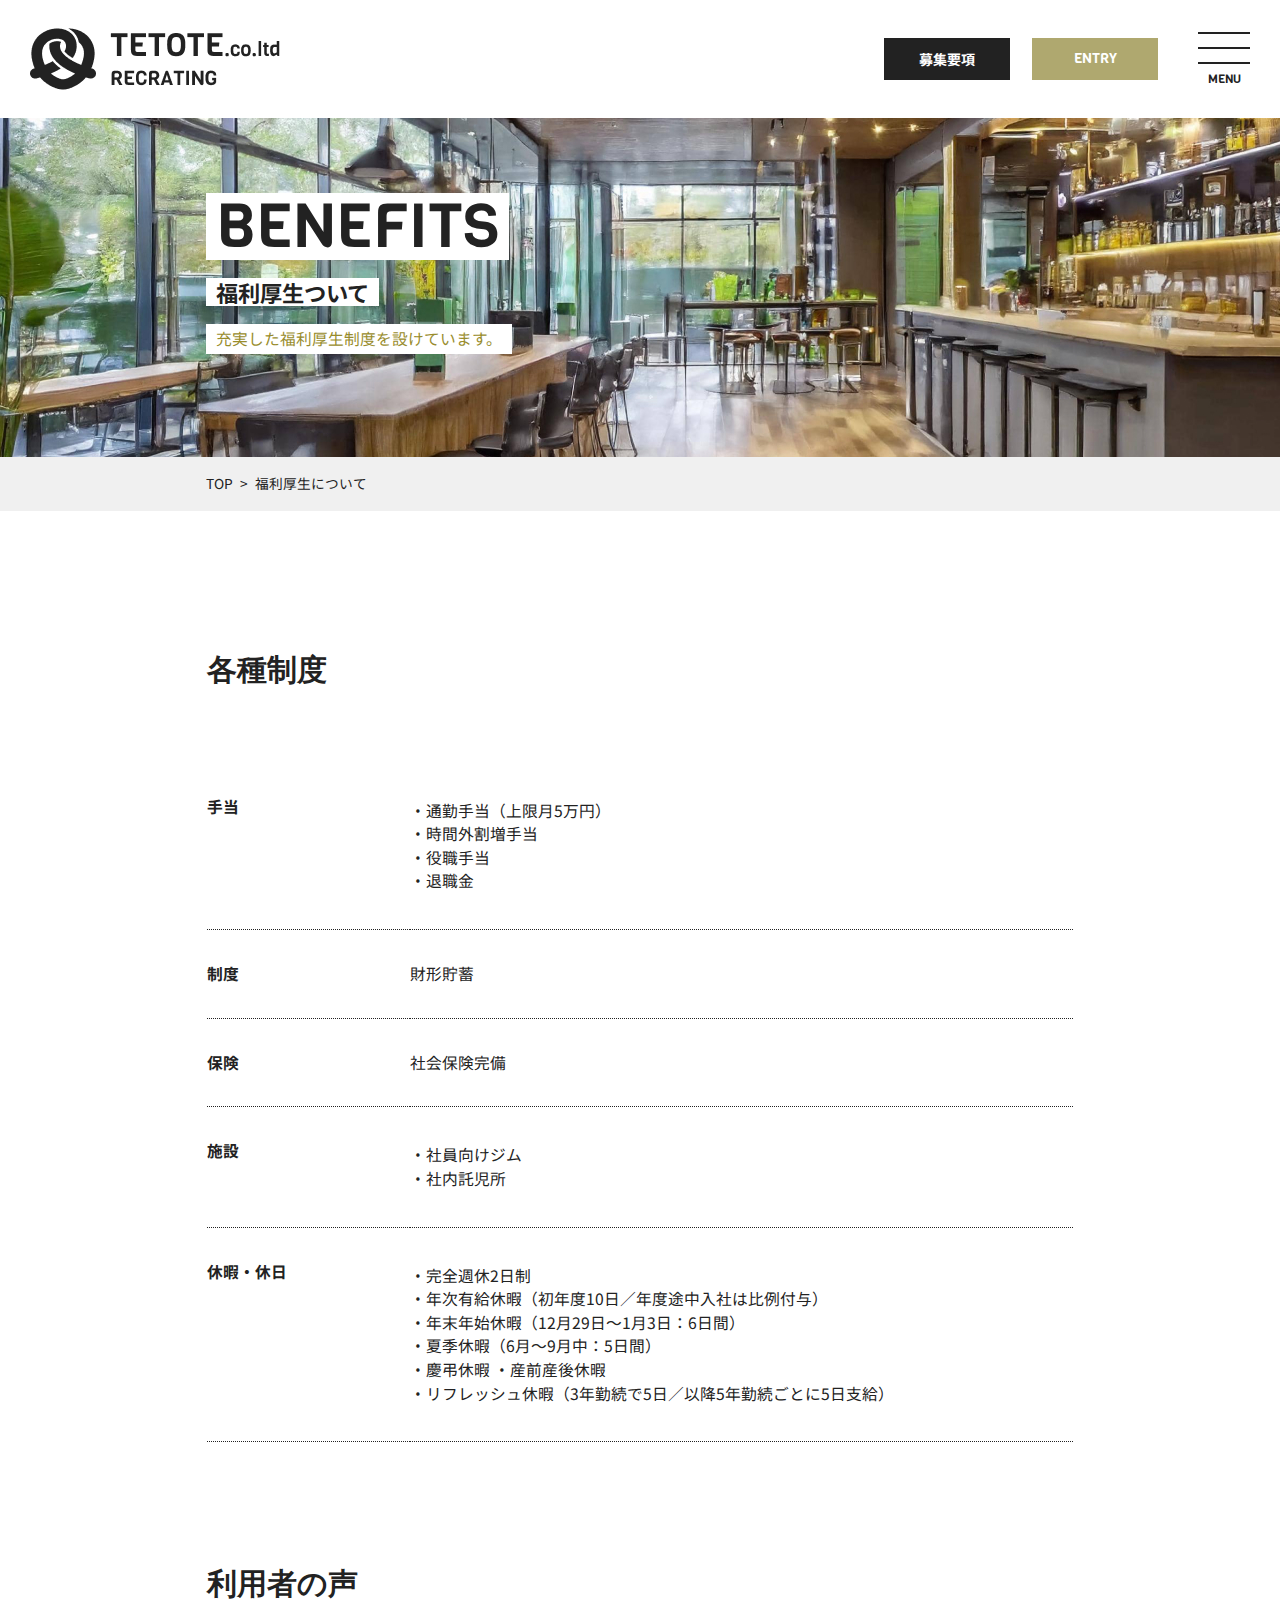
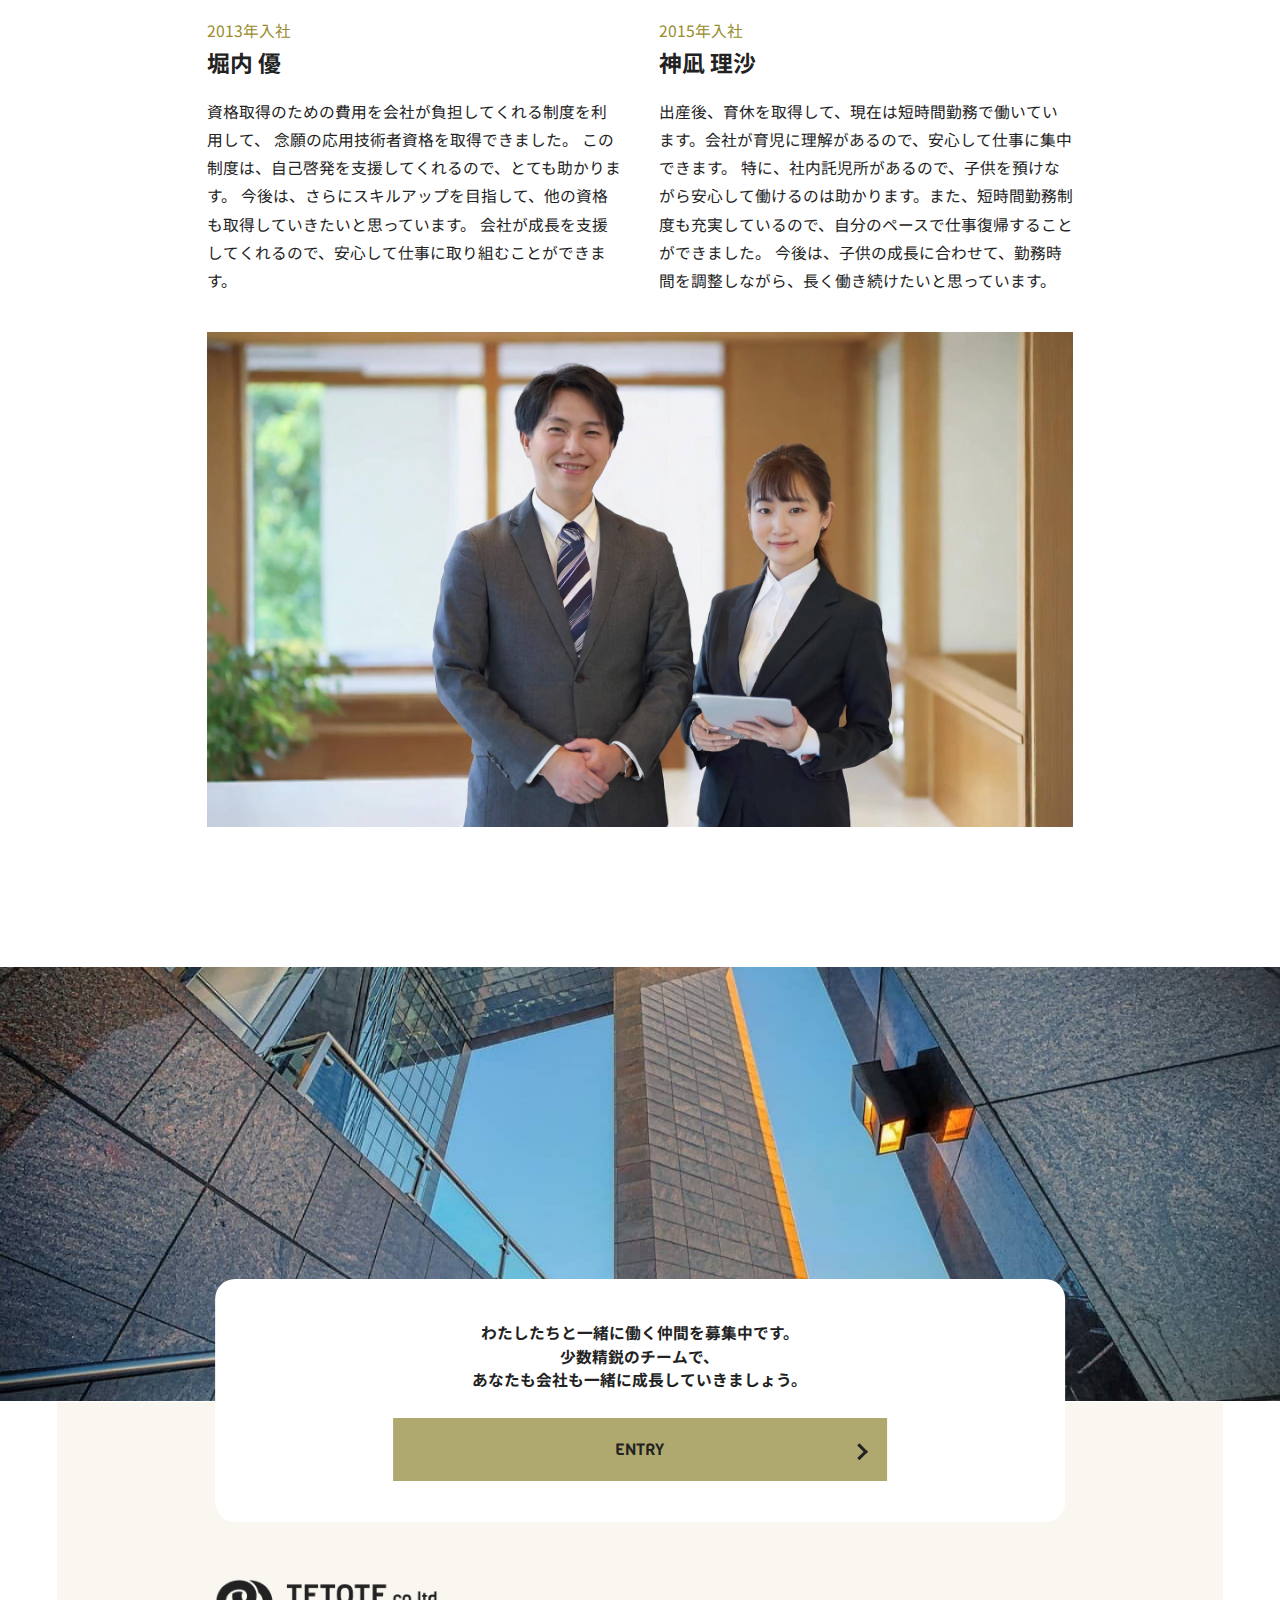
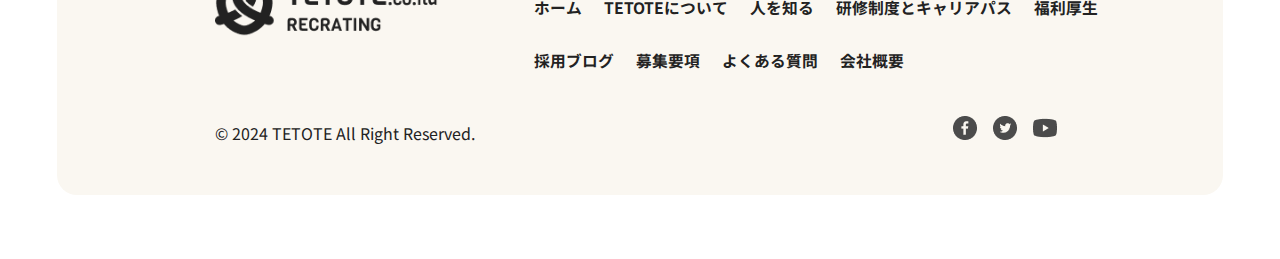
==== commit d53eb7f9: "full-comit" ====
--- a/benefits.html
+++ b/benefits.html
@@ -227,20 +227,20 @@
     </header>
     <main>
         <!--------- 個別ページファーストビュー --------->
-        <div class="page-fv-wrapper" id="about-us">
+        <div class="page-fv-wrapper" id="benefits">
             <div class="page-fv-img">
-                <img src="images/about-fv 1.jpg">
+                <img src="images/benefits-fv 1.jpg">
             </div>
             <div class="page-fv-textbox">
-                <h1 class="page-title fpc64sp45 back-white f-viga">ABOUT US</h1>
-                <p class="page-subtitle fpc24sp12 back-white">TETOTEについて</p>
-                <p class="page-description fpc16sp14 back-white">私たちの理念を紹介をします。</p>
+                <h1 class="page-title fpc64sp45 back-white f-viga">BENEFITS</h1>
+                <p class="page-subtitle fpc24sp12 back-white">福利厚生ついて</p>
+                <p class="page-description fpc16sp14 back-white">充実した福利厚生制度を設けています。</p>
             </div>
 
         </div>
         <!-- パンくずリスト -->
         <div class="breadcrumb-wrapper">
-            <div class="breadcrumb fps14sp12">
+            <div class="breadcrumb fpc14sp12">
                 <ol itemscope itemtype="https://schema.org/BreadcrumbList">
                     <!-- 1つめ -->
                     <li itemprop="itemListElement" itemscope itemtype="https://schema.org/ListItem">
@@ -259,6 +259,69 @@
                 </ol>
             </div>
         </div>
+        <!-- 固定ページ内容 -->
+        <div class="benefits-page-wrapper page-section-wrapper">
+            <section>
+                <h2 class="fpc32sp18">各種制度</h2>
+                <table class="benefits-table fpc16sp14">
+                    <tr>
+                        <th>手当</th>
+                        <td class="line2">・通勤手当（上限月5万円）<br>
+                            ・時間外割増手当<br> ・役職手当<br> ・退職金</td>
+                    </tr>
+                    <tr>
+                        <th>制度</th>
+                        <td>財形貯蓄</td>
+                    </tr>
+                    <tr>
+                        <th>保険</th>
+                        <td>社会保険完備</td>
+                    </tr>
+                    <tr>
+                        <th>施設</th>
+                        <td class="line2">・社員向けジム<br> ・社内託児所</td>
+                    </tr>
+                    <tr>
+                        <th>休暇・休日</th>
+                        <td class="line2">・完全週休2日制<br>
+                            ・年次有給休暇（初年度10日／年度途中入社は比例付与）<br>
+                            ・年末年始休暇（12月29日～1月3日：6日間）<br>
+                            ・夏季休暇（6月～9月中：5日間）<br>
+                            ・慶弔休暇 ・産前産後休暇<br>
+                            ・リフレッシュ休暇（3年勤続で5日／以降5年勤続ごとに5日支給）</td>
+                    </tr>
+
+                </table>
+            </section>
+
+            <section>
+                <h2 class="fpc32sp18" id="user-voice">利用者の声</h2>
+                <div class="user-voice-container-wrapper">
+                    <div class="user-voice-container">
+                        <div class="user-year fpc16sp14">2013年入社</div>
+                        <div class="user-name fpc24sp16">堀内 優</div>
+                        <div class="user-voice-body fpc16sp14">資格取得のための費用を会社が負担してくれる制度を利用して、
+                            念願の応用技術者資格を取得できました。
+                            この制度は、自己啓発を支援してくれるので、とても助かります。
+                            今後は、さらにスキルアップを目指して、他の資格も取得していきたいと思っています。
+                            会社が成長を支援してくれるので、安心して仕事に取り組むことができます。
+                        </div>
+                    </div>
+                    <div class="user-voice-container">
+                        <div class="user-year fpc16sp14">2015年入社</div>
+                        <div class="user-name fpc24sp16">神凪 理沙</div>
+                        <div class="user-voice-body fpc16sp14">出産後、育休を取得して、現在は短時間勤務で働いています。会社が育児に理解があるので、安心して仕事に集中できます。 特に、社内託児所があるので、子供を預けながら安心して働けるのは助かります。また、短時間勤務制度も充実しているので、自分のペースで仕事復帰することができました。 今後は、子供の成長に合わせて、勤務時間を調整しながら、長く働き続けたいと思っています。
+                        </div>
+                    </div>
+
+                </div>
+                <div class="user-voice-pic">
+                    <img src="images/benefits-user-voices 1.jpg">
+                </div>
+            </section>
+
+
+        </div>
 
 
 
@@ -271,7 +334,14 @@
     <footer>
         <div class="footer-wrapper">
             <div class="footer-img">
-                <img src="images/footer.jpg">
+                <picture>
+
+                    <!-- ブラウザ幅428pxまでsampleの画像が表示 -->
+                    <source srcset="images/footer.jpg" media="(min-width: 428px)" type="image/png">
+                    <!-- ブラウザ幅427px～から最小幅までsample2の画像が表示 -->
+                    <img src="images/footer-bg.jpg" alt=”代替テキスト”>
+                </picture>
+
             </div>
             <div class="entry-wrapper">
                 <p class="entry-message fpc16sp14"> わたしたちと一緒に働く仲間を募集中です。<br>
@@ -289,14 +359,14 @@
                 <nav class="footer-navigation">
                     <ul class="footer-nav-list fpc16sp14">
                         <li><a href="index.html">ホーム</a></li>
-                        <li><a href="about-us.html">TETOTEについて</a></li>
+                        <li><a href="about.html">TETOTEについて</a></li>
                         <li><a href="staff.html">人を知る</a></li>
                         <li><a href="carrer.html">研修制度とキャリアパス</a></li>
                         <li><a href="benefits.html">福利厚生</a></li>
                         <li><a href="blog.html">採用ブログ</a></li>
                         <li><a href="detail.html">募集要項</a></li>
                         <li><a href="faq.html">よくある質問</a></li>
-                        <li><a href="about-us.html#company">会社概要</a></li>
+                        <li><a href="about.html#company">会社概要</a></li>
 
 
                     </ul>
--- a/css/style.css
+++ b/css/style.css
@@ -5,9 +5,7 @@
     width: 100%;
 }
 
-html:focus-within {
-    scroll-behavior: smooth;
-}
+
 
 a,
 button {
@@ -81,6 +79,11 @@
 
 }
 
+h1,
+h2 {
+    font-weight: 700;
+}
+
 /* h1 スローガン 英語*/
 .fpc96sp48 {
     color: #FFFFFF;
@@ -114,11 +117,20 @@
     font-size: clamp(1.125rem, 0.729rem + 1.69vw, 2.25rem);
 }
 
+.fpc32sp18 {
+    font-size: clamp(1.125rem, 0.817rem + 1.31vw, 2rem);
+}
+
 
 
 .fpc24sp20 {
     font-size: clamp(1.25rem, 1.162rem + 0.38vw, 1.5rem);
 }
+
+.fpc24sp16 {
+    font-size: clamp(1rem, 0.824rem + 0.75vw, 1.5rem);
+}
+
 
 
 
@@ -171,7 +183,7 @@
 
 
 
-.fps14sp12 {
+.fpc14sp12 {
     font-size: clamp(0.75rem, 0.706rem + 0.19vw, 0.875rem);
 }
 
@@ -785,10 +797,8 @@
 
 .section-wrapper {
     position: relative;
-
     width: 71.1%;
     margin: 0 auto;
-
     padding: 0 2.36vw;
 }
 
@@ -824,12 +834,7 @@
     /* 人を知る、採用ブログは中央 */
 }
 
-.member .fpc52sp32,
-.recruitment-blog .fpc52sp32 {
-    /* padding-left: 34px; */
-    /* padding-left: 2.36vw; */
-    /* 制度環境を知る、採用情報は左よせ */
-}
+
 
 .underline {
     border-bottom: 3px solid #222222;
@@ -1063,9 +1068,8 @@
 .blog-wrapper {
     display: flex;
     flex-wrap: wrap;
-    justify-content: center;
+    justify-content: space-between;
     margin-top: 61px;
-    gap: calc(50vw/14.4);
 }
 
 .blog-contents-box {
@@ -1281,20 +1285,22 @@
 
 .page-fv-img {
     height: 339px;
+    overflow: hidden;
+
+}
+
+.page-fv-img img {
     object-fit: cover;
-    overflow: hidden;
-}
-
-.page-fv-img img {
-    width: inherit;
-    max-width: inherit;
-}
+    height: 339px;
+}
+
 
 .page-fv-textbox {
     position: absolute;
     z-index: 2;
     top: 75px;
     left: calc(232vw/14.4);
+    padding-right: 20px;
 }
 
 .page-fv-textbox .back-white {
@@ -1308,23 +1314,26 @@
 
 .page-subtitle {
     padding: 3px 10px;
-    color: #988C2C;
+    color: #222222;
+
     margin-bottom: 18px;
 }
 
 .page-description {
     padding: 7px 10px;
+    color: #988C2C;
 }
 
 .breadcrumb-wrapper {
-    height: 54px;
+
     background-color: #F0F0F0;
     display: flex;
     align-items: center;
+    padding: 20px calc(232vw/14.4);
 }
 
 .breadcrumb {
-    margin-left: calc(232vw/14.4);
+
     list-style: none;
 }
 
@@ -1348,11 +1357,15 @@
 
 .page-section-wrapper {
     width: 71.1%;
-    margin: 0 auto;
-    padding: 0 24px;
-}
-
-/* ////////社員についてページ//////// */
+    margin: 0 auto 139px auto;
+    padding: 0 22px;
+}
+
+.page-h2 {
+    margin-bottom: 113px;
+}
+
+/* ////////社員について固定ページ//////// */
 
 
 .staff-item-container {
@@ -1372,11 +1385,79 @@
     margin: 0 10px 48px 10px;
 }
 
-/* ////////社員 個別紹介ページ//////// */
+/* ////////社員についてーシングルページ//////// */
+
+.staff-single-fv-wrapper {
+    background: #FAF7F1;
+    margin-top: 118px;
+}
+
+.staff-profile-box {
+    display: flex;
+    flex-direction: row-reverse;
+
+    padding: 3% 24px;
+    justify-content: space-between;
+    align-items: center;
+}
+
+.staff-profile-text {
+    width: 61.9%;
+}
+
+.staff-single-message1 span {
+    display: inline-block;
+    white-space: nowrap;
+}
+
+.staff-single-message1 .fpc36sp18 {
+    margin-top: -4px;
+    margin-bottom: 24px;
+}
+
+.staff-single-message2 .member-division {
+    color: #988C2C;
+    font-weight: 700;
+    margin-top: 33px;
+    margin-bottom: 12px;
+
+}
+
+.staff-single-message2 .member-name {
+    font-weight: 700;
+    margin-right: 20px;
+    display: inline-block;
+}
+
+.staff-single-message3 {
+    line-height: 1.8;
+    margin-top: 13px;
+}
+
+.staff-single-eyecatch {
+    width: 29.3%;
+}
+
+
+
 .staff-detail-inner h2 {
     font-size: clamp(1rem, 0.824rem + 0.75vw, 1.5rem);
     font-weight: 700;
     margin-bottom: 50px;
+
+    display: flex;
+    align-items: center;
+    position: relative;
+
+}
+
+.staff-detail-inner h2::before {
+    content: "";
+    width: 300px;
+    border-top: 1px solid #222222;
+    margin-right: 16px;
+    position: absolute;
+    left: -316px;
 
 }
 
@@ -1388,7 +1469,6 @@
 }
 
 .staff-detail-inner {
-
     width: 69.3%;
     padding-top: 101px;
 
@@ -1397,7 +1477,6 @@
 #staff-detail-page {
     display: flex;
     align-items: flex-start;
-
 }
 
 .page-side-bar {
@@ -1415,4 +1494,780 @@
 
 .page-side-bar li {
     margin-bottom: 16px;
+}
+
+/* ////////TETOTEについて固定ページ//////// */
+.about-us-wrapper {
+    padding: 0 22px;
+    margin-top: 66px;
+
+}
+
+.important-policy-container-box {
+    margin-top: 86px;
+    margin-bottom: 125px;
+}
+
+.important-policy-container {
+    border-radius: 10px;
+    background: #FAF7F1;
+    padding: 30px 8.16%;
+    margin-bottom: 35px;
+}
+
+.policy-title-box {
+    display: flex;
+    align-items: center;
+    margin-bottom: 21px;
+}
+
+.policy-number {
+    width: 48px;
+    height: 48px;
+    border: solid 1px #222222;
+    border-radius: 50%;
+    line-height: 48px;
+    text-align: center;
+    display: inline-block;
+    margin-right: 21px;
+}
+
+.policy-title {
+    width: 75%;
+    font-weight: 700;
+    line-height: 1.6;
+}
+
+.policy-title span {
+    display: inline-block;
+
+}
+
+.policy-body {
+    line-height: 1.5;
+}
+
+/* 社長メッセージ */
+.ceo-message-wrapper {
+    display: flex;
+    margin: 109px auto 111px auto;
+    justify-content: space-evenly;
+}
+
+.ceo-pic {
+    width: 49.5%;
+    max-width: 484px;
+
+}
+
+.ceo-message {
+    width: 49%;
+}
+
+.ceo-message-heading {
+    line-height: 1.5;
+    font-weight: 700;
+    margin: 18px 0 0 -4.38vw;
+}
+
+.ceo-message-body {
+    line-height: 2;
+    margin: 3.06vw 0 0 17px;
+}
+
+.ceo-message-body p {
+    margin-bottom: 2.15vw;
+}
+
+.ceo-sign {
+    width: 185px;
+    margin-top: -10px;
+
+}
+
+/* 事業紹介 */
+.business-introduction-wrapper {
+    margin-bottom: 104px;
+}
+
+.business-introduction-top {
+    margin: 44px 0 33px 0;
+    line-height: 1.5;
+    width: 70%;
+}
+
+.business-introduction-container {
+    display: flex;
+    justify-content: space-between;
+    align-items: center;
+    padding: 49px 0;
+}
+
+.business-pic {
+    width: 46.8%;
+    border-radius: 20px;
+    overflow: hidden;
+}
+
+.business-text-box {
+    width: 46.8%;
+}
+
+.business-heading {
+    color: #988C2C;
+    font-weight: 700;
+}
+
+.business-sub-heading {
+    font-weight: 700;
+    margin: 2.78vw 0;
+    line-height: 1.5;
+}
+
+.business-body {
+    line-height: 1.5;
+}
+
+.business-introduction-container:nth-last-child(2) {
+    border-top: 1px solid #AFA86F;
+    border-bottom: 1px solid #AFA86F;
+}
+
+/* 会社概要 */
+table {
+    width: 100%;
+    margin-top: 77px;
+    margin-bottom: 128px;
+}
+
+tr {
+    border-bottom: dotted 1px #222222;
+}
+
+th,
+td {
+    padding: 36px 0;
+}
+
+th {
+    width: 23.5%;
+}
+
+.line2 {
+    line-height: 1.5;
+}
+
+/* ////////ブログ固定ページ//////// */
+.blog-page-wrapper {
+    margin-top: 130px;
+}
+
+.back-beige {
+    background: #FAF7F1;
+
+}
+
+
+
+.blog-pagenation-box {
+    display: flex;
+    margin: 75px auto 0 auto;
+    align-items: center;
+    justify-content: center;
+    width: 100%;
+}
+
+.pagenation-btn-number {
+    display: grid;
+    align-items: center;
+    justify-content: center;
+    width: 58px;
+    height: 58px;
+    background: #ffffff;
+    border: 1px solid #222222;
+    border-radius: 50%;
+    transition: all .3s ease;
+    margin: 16px;
+}
+
+.pagenation-btn-number:hover {
+    background: #222222;
+
+    color: #FFFFFF;
+
+}
+
+/* ////////ブログーシングルページ//////// */
+.blog-single-wrapper {
+    margin-top: 118px;
+    padding-bottom: 139px;
+
+}
+
+.blog-single-inner {
+    width: 55.5vw;
+    padding: 41px 40px 1px 40px;
+    margin: 34px auto 0 auto;
+}
+
+.blog-single-inner h2 {
+    font-size: clamp(1rem, 0.824rem + 0.75vw, 1.5rem);
+    font-weight: 700;
+    margin-bottom: 50px;
+    display: flex;
+    align-items: center;
+    position: relative;
+
+}
+
+.blog-single-inner p {
+    font-size: clamp(0.875rem, 0.831rem + 0.19vw, 1rem);
+    font-weight: 400;
+    line-height: 1.75;
+    margin-bottom: 23px;
+}
+
+.blog-category-date {
+    display: flex;
+}
+
+.blog-title {
+    font-weight: 700;
+}
+
+.blog-category-date .blog-date {
+    margin-left: 19px;
+    margin-bottom: 25px;
+}
+
+.blog-single-inner .blog-img {
+    width: 100%;
+    margin-top: 41px;
+    margin-bottom: 45px;
+}
+
+.blog-bottom-wrapper {
+    display: flex;
+    background: #F0F0F0;
+    height: 96px;
+    justify-content: center;
+    padding: 20px 0;
+}
+
+.blog-prev-box,
+.blog-next-box {
+    display: flex;
+    width: 35.5vw;
+    align-items: center;
+
+}
+
+.blog-prev-box {
+    justify-content: left;
+    border-right: 1px solid #222222;
+    padding-left: 3.47vw;
+}
+
+.blog-next-box {
+    justify-content: right;
+    padding-right: 3.47vw;
+}
+
+.blog-prev-article,
+.blog-next-article {
+    margin: 21px;
+
+}
+
+.blog-prev-arraw,
+.blog-next-arraw {
+    width: 24px;
+    height: 24px;
+    flex-shrink: 0;
+}
+
+.blog-bottom-wrapper .blog-title {
+    margin-bottom: 6px;
+    font-weight: 400;
+    line-height: 1.5;
+}
+
+.blog-bottom-wrapper a {
+    display: block;
+}
+
+/* ////////福利厚生固定ページ//////// */
+.benefits-page-wrapper {
+    margin-top: 145px;
+}
+
+.user-voice-container-wrapper {
+    display: flex;
+    justify-content: space-between;
+
+}
+
+.user-voice-container {
+    width: 47.8%;
+    margin: 23px 0 36px 0;
+}
+
+.user-year {
+    color: #988C2C;
+
+}
+
+.user-name {
+    font-weight: 700;
+    margin: 13px 0 23px 0;
+}
+
+.user-voice-body {
+    line-height: 1.8;
+}
+
+/* ////////研修制度とキャリアパス固定ページ//////// */
+
+.carrer-page-wrapper {
+    margin-top: 145px;
+}
+
+.carrerpath-img {
+    margin: 48px 0 37px 0;
+}
+
+.carrer-ex {
+    margin-top: 89px;
+}
+
+.carrer-ex dt {
+    background: #AFA86F;
+    height: 48px;
+    border-radius: 10px;
+    padding: 12px 21px;
+    display: flex;
+    align-items: center;
+}
+
+.carrer-ex dd {
+    line-height: 1.8;
+    margin: 50px 0 37px 0;
+}
+
+/* ////////研修制度とキャリアパス固定ページ//////// */
+.details-page-wrapper span {
+    display: inline-block;
+    line-height: 1.7;
+}
+
+.details-overview {
+    line-height: 1.5;
+}
+
+.details-page-wrapper {
+    margin-top: 145px;
+
+}
+
+.jump-btn-wrapper {
+    display: flex;
+    flex-wrap: wrap;
+    margin: 70px auto 97px auto;
+    justify-content: center;
+    row-gap: 20px;
+    column-gap: 4.9%;
+}
+
+.jump-btn {
+    position: relative;
+    display: flex;
+    width: 294px;
+    height: 56px;
+    border-radius: 40px;
+    border: 1px solid #222222;
+    background: #FAF7F1;
+    align-items: center;
+    justify-content: center;
+
+}
+
+.jump-btn a {
+    position: absolute;
+    top: 0;
+    left: 0;
+    height: 100%;
+    width: 100%;
+    z-index: 3;
+}
+
+.jump-btn-text {
+    position: relative;
+    font-size: calc(20 / 16 * 1rem);
+}
+
+.jump-btn-text::before {
+    position: absolute;
+    right: -36px;
+    content: '';
+    display: inline-block;
+    width: 16px;
+    height: 20px;
+    background-image: url(../images/arrow-down.svg);
+    background-size: contain;
+    vertical-align: middle;
+}
+
+h2::before {
+    content: '';
+    display: block;
+    padding-top: 150px;
+    margin-top: -150px;
+}
+
+/* ////////FAQ固定ページ//////// */
+
+/* アコーディオン */
+.accordion-q {
+    margin-right: 20px;
+    font-size: clamp(1rem, 0.824rem + 0.75vw, 1.5rem);
+    color: #988C2C;
+}
+
+.accordion {
+    font-size: clamp(0.875rem, 0.831rem + 0.19vw, 1rem);
+    margin-bottom: 88px;
+}
+
+.accordion-container {
+    border-bottom: 1px solid #AFA86F;
+}
+
+.accordion-title {
+    background-color: #fff;
+    position: relative;
+    user-select: none;
+    border-top: 1px solid #AFA86F;
+    padding: 36px 20px 36px 0;
+    display: flex;
+    align-items: center;
+}
+
+.accordion-title:last-of-type {
+    border-bottom: none;
+}
+
+.accordion-title::before,
+.accordion-title::after {
+    content: '';
+    display: block;
+    background-color: #988C2C;
+    position: absolute;
+    top: 50%;
+    width: 16px;
+    height: 2px;
+    right: 0;
+}
+
+.accordion-title::after {
+    transform: rotate(90deg);
+    transition-duration: .1s;
+}
+
+.accordion-title.is-active {
+
+    padding-bottom: 22px;
+}
+
+.accordion-title.is-active::before {
+    opacity: 0;
+}
+
+.accordion-title.is-active::after {
+    transform: rotate(0);
+}
+
+.accordion-content {
+    display: none;
+}
+
+.accordion-content.is-open {
+    display: inline-block;
+    width: 100%;
+    height: auto;
+    background-color: #ffffff;
+    padding: 0 36px 36px 36px;
+    line-height: 1.7;
+}
+
+/* ////////エントリー固定ページ//////// */
+.entry-inner {
+    width: 61.1vw;
+    padding: 58px 4.93vw 81px 4.93vw;
+    margin: 33px auto 0 auto;
+    border-radius: 10px;
+}
+
+.font-gold {
+    color: #988C2C;
+}
+
+.entry-line1,
+.entry-line2 {
+    text-align: center;
+}
+
+.entry-line2 {
+    font-weight: 700;
+    margin: 29px 0 51px 0;
+    line-height: 1.5;
+}
+
+.entry-line3 {
+    line-height: 1.5;
+    width: fit-content;
+    margin: 0 auto;
+}
+
+.form-wrapper form {
+    margin-top: 95px;
+    padding-top: 97px;
+    border-top: 1px dotted #AFA86F;
+}
+
+.form_box {
+    display: flex;
+    margin-bottom: 27px;
+    align-items: top;
+    line-height: 1.5;
+}
+
+
+
+.form_box label {
+    width: 22.1%;
+    padding-top: 20px;
+    padding-right: 35px;
+}
+
+.form_box input {
+    width: 77.9%;
+    height: 56px;
+    border: 1px solid #AFA86F;
+    background: #FAF7F1;
+    border-radius: 10px;
+    padding: 20px;
+}
+
+.form_box input::placeholder,
+.form_box textarea::placeholder {
+    color: #757575;
+}
+
+.form_box textarea {
+    width: 77.9%;
+    height: 240px;
+    border: 1px solid #AFA86F;
+    background: #FAF7F1;
+    border-radius: 10px;
+    padding: 20px;
+}
+
+.form_box input[class="birth"] {
+    width: 11.6vw;
+}
+
+.birth-monthdate {
+    display: flex;
+}
+
+.birth-box {
+    margin-right: 25px;
+    display: flex;
+    align-items: center;
+    height: 56px;
+    margin-bottom: 15px;
+}
+
+.birth-box span {
+    display: inline-block;
+    margin-left: 10px;
+}
+
+.radio_box {
+    width: 77.9%;
+    padding-top: 16px;
+}
+
+.form_box label[for="job_objective"],
+.form_box label[for="advertisement"] {
+    padding-top: 16px;
+}
+
+.radio_smallbox {
+    height: 23px;
+    margin-bottom: 22px;
+    display: flex;
+    align-items: center;
+}
+
+.form_box label[for="radio"] {
+    width: 94%;
+    margin-left: 12px;
+    padding-top: 0;
+}
+
+
+/* ラジオボタン */
+input[type="radio"] {
+    width: 24px;
+    height: 24px;
+    border-radius: 50%;
+    position: relative;
+    vertical-align: sub;
+    padding: 0;
+
+}
+
+input[type="radio"]::before,
+input[type="radio"]::after {
+    content: "";
+    display: block;
+    border-radius: 50%;
+    position: absolute;
+    transform: translateY(-50%);
+    top: 50%;
+}
+
+input[type="radio"]::after {
+    background-color: #222222;
+    opacity: 0;
+    /*チェックされてないradioボタンは非表示*/
+    height: 10px;
+    /*radioボタンチェック時の中点の高さ*/
+    width: 10px;
+    /*radioボタンチェック時の中点の横幅*/
+    left: 6px;
+    /*radioボタンチェック時の中点の位置*/
+}
+
+input[type="radio"]:checked::after {
+    opacity: 1;
+    /*チェックされたradioボタンは表示*/
+}
+
+
+input[class="radio2"] {
+    border-radius: 0;
+}
+
+input[class="radio2"]::before,
+input[class="radio2"]::after {
+    border-radius: 0;
+}
+
+/* チェックボックス */
+.form_checkbox {
+    width: fit-content;
+    margin: 0 auto;
+    margin-top: -11px;
+}
+
+
+/*リセット */
+input[type="checkbox"] {
+    margin: 0;
+    padding: 0;
+    background: none;
+    border: none;
+    border-radius: 0;
+    outline: none;
+    -webkit-appearance: none;
+    -moz-appearance: none;
+    appearance: none;
+
+}
+
+/* チェックボックスデザイン */
+.form_checkbox {
+    margin-top: 45px;
+    height: 16px;
+}
+
+label[for="checkbox"] {
+    margin-left: 6px;
+}
+
+input[type="checkbox"] {
+
+
+    position: relative;
+    height: 16px;
+    border: 1px solid #AFA86F;
+    background: #FAF7F1;
+    width: 16px;
+    height: 16px;
+    margin-top: -2px;
+}
+
+input[type="checkbox"]::after {
+    content: "";
+    display: block;
+    position: absolute;
+    border-bottom: 2px solid #222222;
+    /*チェックの太さ*/
+    border-left: 2px solid #222222;
+    /*チェックの太さ*/
+    opacity: 0;
+    /*チェック前は非表示*/
+    height: 6px;
+    /*チェックの高さ*/
+    width: 11px;
+    /*チェックの横幅*/
+    transform: rotate(-45deg);
+    top: 2px;
+    /*チェック時の位置調整*/
+    left: 2px;
+    /*チェック時の位置調整*/
+}
+
+input[type="checkbox"]:checked::after {
+    opacity: 1;
+    /*チェック後表示*/
+}
+
+
+.submit-btn {
+    display: flex;
+    width: 256px;
+    height: 56px;
+    flex-shrink: 0;
+    align-items: center;
+    justify-content: center;
+    border: 1px solid #222222;
+    margin: 59px auto 0 auto;
+
+}
+
+.submit-btn img {
+    width: 16px;
+    margin-left: 44px;
+}
+
+.end-message {
+
+    text-align: center;
+}
+
+.end-message.fpc32sp18 {
+    font-weight: 700;
+    margin-bottom: 51px;
+}
+.end-message.fpc16sp14{
+    line-height: 1.5;
+}
+
+.false-message {
+    display: none;
+    font-weight: 400 !important;
+    text-align: center;
 }--- a/css/media2.css
+++ b/css/media2.css
@@ -37,7 +37,7 @@
   .blog-wrapper {
 
     margin-top: 50px;
-    gap: initial;
+
   }
 
   .blog-contents-box {
@@ -110,17 +110,64 @@
     right: calc(78vw/14.4);
   }
 
-  /* ///////////社員についてページ////////////// */
-
-
+  /* ////////社員について固定ページ//////// */
   .staff-item-container {
-
     width: 86vw;
-
   }
 
   .page-section-wrapper {
     width: 86vw;
+
+    margin-bottom: 90px;
+  }
+
+  /* 社員についてページ-シングルページ */
+  .staff-profile-text {
+    width: 65%;
+  }
+
+  .staff-single-message1 .fpc36sp18 {
+    margin-top: 0;
+    margin-bottom: 15px;
+  }
+
+  .staff-single-message2 .member-division {
+
+    margin-top: 28px;
+    margin-bottom: 10px;
+
+  }
+
+  .staff-single-message2 .member-name {
+
+    margin-right: 20px;
+    display: inline-block;
+  }
+
+  .staff-single-message3 {
+
+    margin-top: 10px;
+  }
+
+  .ceo-pic {
+    width: 40%;
+  }
+
+  .ceo-message {
+    width: 60%;
+  }
+
+  .ceo-sign {
+    width: 160px;
+  }
+
+  /* ////////ブログーシングルページ//////// */
+  .blog-prev-box,
+  .blog-next-box {
+    display: flex;
+    width: 45vw;
+    align-items: center;
+
   }
 
 
@@ -465,13 +512,14 @@
   .blog-wrapper {
     margin-top: 43px;
     padding-bottom: 110px;
+    justify-content: center;
   }
 
   .blog-contents-box {
     display: flex;
     width: 341px;
     height: 121px;
-    margin-bottom: 9px;
+
   }
 
   .blog-content-left {
@@ -609,28 +657,33 @@
   }
 
   /* ///////個別ページ//////// */
+
   .page-fv-wrapper {
-
     margin-top: 56px;
-
   }
 
   .page-fv-img {
     height: 225px;
-
-  }
+  }
+   .page-fv-img img{
+    height: 225px;
+  } 
 
   .page-fv-textbox {
-
     top: 45px;
-
   }
 
   .breadcrumb-wrapper {
-    height: 30px;
-  }
-
-  /* ///////////社員についてページ////////////// */
+    background-color: #F0F0F0;
+    display: flex;
+    align-items: center;
+    padding: 10px 10vw;
+  }
+  .page-h2{
+    margin-bottom: 60px;
+  }
+  
+  /* ////////社員について固定ページ//////// */
   .staff-item-container {
 
     width: 91%;
@@ -644,13 +697,14 @@
     width: 246px;
   }
 
-  /* ////////社員についてページ-個別////// */
+  /* ////////社員についてページ-シングルページ////// */
   .page-side-bar {
     display: none;
   }
 
   .page-section-wrapper {
     width: 91%;
+    margin-bottom: 70px;
   }
 
   .staff-detail-inner {
@@ -660,157 +714,819 @@
 
   }
 
-
-  /* ---◇◇◇◇◇◇◇◇◇◇◇◇◇◇◇---- */
-  /* ---◇◇◇◇◇◇◇◇◇◇◇◇◇◇◇---- */
-  @media screen and (max-width: 428px) {
-    .global-navigation {
-      height: 100dvh;
-    }
-
-    .sp-nav-container {
-      width: 100%;
-      margin-top: 91px;
-      padding: 0 12px;
-    }
-
-    .pc-nav-right {
-      display: none;
-    }
-
-    .sp-nav-right {
-      display: inline;
-      width: 100%;
-      height: 100%;
-    }
-
-    .nav-recruiting-criteria-btn,
-    .nav-entry-btn {
-      width: 248px;
-    }
-
-    .nav-btn-box {
-      margin-top: 9.81%;
-      margin-left: 12px;
-      justify-content: start;
-    }
-
-    .nav-btn-box .list-item {
-      margin-bottom: 2.41%;
-      min-height: 42px;
-    }
-
-    /* first view */
-    .slide_pic:nth-of-type(1) {
-      object-position: 75%;
-    }
-
-    .slogan-en {
-      position: absolute;
-      top: 62.07%;
-      left: 3.2%;
-    }
-
-    .philosophy-wrapper {
-
-      padding-bottom: 20px;
-    }
-
-    /* second view */
-
-    /* ◆◆◆◆◆◆◆◆◆◆◆◆◆ section 共通 ◆◆◆◆◆◆◆◆◆◆◆◆◆ */
-    .section-wrapper {
-      width: 91%;
-      padding-top: 54px;
-
-    }
-
-    .back-text {
-      position: absolute;
-      /* top: 45px; */
-      top: 54px;
-    }
-
-    .section-wrapper .f16 {
-      margin-top: 43px;
-    }
-
-    /* 見出しバックテキストの位置調整 */
-    .recruitment-info .back-text,
-    .benefits .back-text {
-      left: 0;
-      transform: inherit;
-
-    }
-
-    .member .back-text {
-      left: 0;
-
-    }
-
-
-    /* 見出しの調整 */
-    h3 {
-      /* padding-top: 87px; */
-      padding-top: 24px;
-    }
-
-    .text-center {
-      text-align: left;
-      /* 人を知る、採用ブログは中央 */
-    }
-
-    .member .fpc52sp32,
-    .recruitment-blog .fpc52sp32 {
-
-      padding-left: 0;
-
-    }
-
-    .underline {
-      border-bottom: 2px solid #222222;
-    }
-
-    /* ◆◆◆◆◆◆◆◆◆◆◆◆◆ 人を知る ◆◆◆◆◆◆◆◆◆◆◆◆◆ */
-
-
-
-    /* ブログ */
-    .recruitment-arrow-box {
-      left: 2.36vw;
-    }
-
-    .blog-content-right {
-      grid-template-rows: 21px 74px 12px;
-
-    }
-
-    .category-icon {
-      width: 12px;
-    }
-
-    /* footer */
-    .footer-img img {}
-
-    /*  /////社員についてページー個別/////*/
-    .staff-detail-inner {
-      width: 100%;
-      padding-top: 40px;
-    }
-
-    #staff-detail-page h2 {
-      margin-bottom: 35px;
-    }
-
-
-
-
-
-
-
-
-
-
-
-
-  }+  /* 社員についてページ-シングルページ */
+  .staff-single-fv-wrapper {
+    margin-top: 56px;
+  }
+
+  .staff-single-eyecatch {
+    width: 70%;
+    margin: 0 auto;
+  }
+
+  .staff-profile-text {
+    width: 80%;
+    margin: 0 auto;
+  }
+
+  .staff-single-message1 {
+    text-align: center;
+  }
+
+  .staff-single-message1 .fpc36sp18 {
+    margin-top: 20px;
+    margin-bottom: 15px;
+  }
+
+  .staff-profile-box {
+    display: block;
+    justify-content: center;
+    padding: 35px 24px 45px 24px;
+  }
+
+  /* ////////TETOTEについて固定ページ//////// */
+  .about-us-wrapper {
+
+    margin-top: 50px;
+  }
+
+  .important-policy-container-box {
+    margin-top: 45px;
+    margin-bottom: 60px;
+  }
+
+  .important-policy-container {
+
+    padding: 30px 8.16%;
+    margin-bottom: 35px;
+  }
+
+  .policy-title-box {
+
+    margin-bottom: 21px;
+  }
+
+  .policy-number {
+    width: 35px;
+    height: 35px;
+
+    line-height: 35px;
+
+    margin-right: 13px;
+  }
+
+  /* 社長メッセージ */
+  .ceo-message-wrapper {
+    display: block;
+    margin: 50px auto 60px auto;
+
+  }
+
+  .ceo-pic {
+    width: 49.5%;
+    margin: 0 auto;
+
+  }
+
+  .ceo-message {
+    width: 80%;
+    margin: 0 auto;
+
+  }
+
+  .ceo-message-heading {
+    line-height: 1.7;
+    font-weight: 700;
+    margin: 18px auto;
+  }
+
+  .ceo-message-body {
+    line-height: 2;
+    margin: 3.06vw auto;
+  }
+
+  .ceo-message-body p {
+    margin-bottom: 2.15vw;
+  }
+
+  .ceo-sign {
+    width: 140px;
+    margin-top: 0px;
+
+  }
+
+  /* 事業紹介 */
+  .business-introduction-wrapper {
+    margin-bottom: 60px;
+  }
+
+  .business-introduction-top {
+    margin: 35px 0 20px 0;
+    line-height: 1.5;
+    width: 100%;
+  }
+
+  .business-introduction-container {
+    display: block;
+    justify-content: center;
+    padding: 40px 0;
+  }
+
+  .business-pic {
+    width: 60%;
+    margin: 0 auto 25px auto;
+  }
+
+  .business-text-box {
+    width: 100%;
+  }
+
+
+
+  .business-sub-heading {
+    font-weight: 700;
+    margin: 15px 0;
+    line-height: 1.5;
+  }
+
+  /* 会社概要 */
+  table {
+    margin-top: 50px;
+    margin-bottom: 70px;
+  }
+
+
+  th,
+  td {
+    padding: 25px 0;
+  }
+
+  th {
+    width: 30%;
+  }
+
+  /* ////////ブログ固定ページ//////// */
+
+  .blog-page-wrapper {
+    margin-top: 50px;
+  }
+
+  .blog-page-wrapper .blog-wrapper {
+    margin-top: 0px;
+    padding-bottom: 0;
+  }
+
+
+  .blog-pagenation-box {
+    display: flex;
+    margin: 20px auto 0 auto;
+    align-items: center;
+    justify-content: center;
+  }
+
+  .pagenation-btn-number {
+    width: 48px;
+    height: 48px;
+    margin: 10px;
+  }
+
+  /* ////////ブログーシングルページ//////// */
+  .blog-single-wrapper {
+    margin-top: 56px;
+    padding-bottom: 70px;
+
+  }
+
+  .blog-single-inner {
+    width: 86vw;
+    padding: 41px 25px 1px 25px;
+    margin: 34px auto 0 auto;
+  }
+
+  .blog-prev-arraw,
+  .blog-next-arraw {
+    width: 17px;
+    height: 17px;
+    flex-shrink: 0;
+  }
+
+  /* ////////福利厚生固定ページ//////// */
+  .benefits-page-wrapper {
+    margin-top: 70px;
+  }
+  /* ////////研修制度とキャリアパス固定ページ//////// */
+
+.carrer-page-wrapper {
+  margin-top: 70px;
+}
+
+.carrerpath-img {
+  margin: 30px 0 20px 0;
+}
+.carrer-ex {
+  margin-top: 60px;
+}
+
+.carrer-ex dt {
+  
+  height: 48px;
+  
+  padding: 12px 21px;
+}
+
+.carrer-ex dd {
+  line-height: 1.8;
+  margin: 35px 0 25px 0;
+}
+/* ////////研修制度とキャリアパス固定ページ//////// */
+
+.details-page-wrapper {
+  margin-top: 70px;
+}
+
+.jump-btn-wrapper {
+  display: flex;
+  flex-wrap: wrap;
+  margin: 50px auto 60px auto;
+  justify-content: center;
+  row-gap: 20px;
+  column-gap: 4.9%;
+}
+
+.jump-btn {
+  position: relative;
+  display: flex;
+  width: 200px;
+  height: 50px;
+}
+.jump-btn a{
+  position: absolute;
+  top: 0;
+  left: 0;
+  height: 100%;
+  width: 100%;
+  z-index: 3;
+}
+.jump-btn-text{
+  position: relative;
+  font-size: calc(14 / 16 * 1rem);
+}
+.jump-btn-text::before{
+  position: absolute; 
+  right: -19px;
+  content: '';
+  display: inline-block;
+  width: 11px;
+  height: 14px;
+  background-image: url(../images/arrow-down.svg);
+  background-size: contain;
+  vertical-align: middle;
+}
+h2::before {
+  content:'';
+  display: block;
+  padding-top: 56px;
+  margin-top: -56px;
+}
+/* ////////FAQ固定ページ//////// */
+
+/* アコーディオン */
+.accordion-q{
+  margin-right: 10px;
+}
+
+.accordion-title { 
+ 
+  padding: 20px 20px 20px 0;
+  line-height: 1.7;
+}
+.accordion-title::before, .accordion-title::after {
+  height: 1.5px;
+}
+.accordion-title.is-active{
+  padding-bottom: 15px;
+}
+.accordion-content.is-open { 
+  padding: 0 20px 20px 20px;  
+}
+
+
+/* ////////エントリー固定ページ//////// */
+.form-wrapper span{
+  display: inline-block;
+}
+.entry-inner {
+  width: 86vw;
+  padding: 35px 30px 40px 30px;
+  margin: 33px auto 0 auto;
+}
+
+.entry-line2 {
+  margin: 20px 0 30px 0;
+}
+
+.form-wrapper form {
+  margin-top: 50px;
+  padding-top: 50px;
+  
+}
+
+.form_box {
+  display: grid;
+  margin-bottom: 27px;
+  align-items: top;
+  
+}
+
+.form_box label {
+  width: 100%;
+  padding-top: 10px;
+  padding-right: 15px;
+  margin-bottom: 15px;
+}
+
+.form_box input {
+  width: 100%;
+  height: 50px;
+  padding: 10px;
+
+}
+
+.form_box textarea {
+  width: 100%;
+  height: 240px;
+  border: 1px solid #AFA86F;
+  background: #FAF7F1;
+  border-radius: 10px;
+  padding: 10px;
+}
+
+.form_box input[class="birth"] {
+  width: 25vw;
+}
+
+.birth-monthdate {
+  display: flex;
+}
+
+.birth-box {
+  margin-right: 15px;
+  display: flex;
+  align-items: center;
+  height: 50px;
+  margin-bottom: 15px;
+}
+
+.birth-box span {
+  display: inline-block;
+  margin-left: 10px;
+}
+
+.radio_box {
+  width: 100%;
+  padding-top: 16px;
+}
+
+.form_box label[for="job_objective"],
+.form_box label[for="advertisement"] {
+  padding-top: 16px;
+}
+
+.radio_smallbox {
+  height: 23px;
+  margin-bottom: 22px;
+  display: flex;
+  align-items: center;
+}
+
+.form_box label[for="radio"] {
+  width: 94%;
+  margin-left: 12px;
+  padding-top: 0;
+}
+
+
+/* ラジオボタン */
+input[type="radio"] {
+  width: 24px;
+  height: 24px;
+  border-radius: 50%;
+  position: relative;
+  vertical-align: sub;
+  padding: 0;
+
+}
+
+input[type="radio"]::before,
+input[type="radio"]::after {
+  content: "";
+  display: block;
+  border-radius: 50%;
+  position: absolute;
+  transform: translateY(-50%);
+  top: 50%;
+}
+
+input[type="radio"]::after {
+  background-color: #222222;
+  opacity: 0;
+  /*チェックされてないradioボタンは非表示*/
+  height: 10px;
+  /*radioボタンチェック時の中点の高さ*/
+  width: 10px;
+  /*radioボタンチェック時の中点の横幅*/
+  left: 6px;
+  /*radioボタンチェック時の中点の位置*/
+}
+
+input[type="radio"]:checked::after {
+  opacity: 1;
+  /*チェックされたradioボタンは表示*/
+}
+
+
+input[class="radio2"] {
+  border-radius: 0;
+}
+
+input[class="radio2"]::before,
+input[class="radio2"]::after {
+  border-radius: 0;
+}
+
+/* チェックボックス */
+.form_checkbox {
+  width: fit-content;
+  margin: 0 auto;
+  margin-top: -11px;
+}
+
+
+/*リセット */
+input[type="checkbox"] {
+  margin: 0;
+  padding: 0;
+  background: none;
+  border: none;
+  border-radius: 0;
+  outline: none;
+  -webkit-appearance: none;
+  -moz-appearance: none;
+  appearance: none;
+
+}
+
+/* チェックボックスデザイン */
+.form_checkbox {
+  margin-top: 45px;
+  height: 16px;
+}
+
+label[for="checkbox"] {
+  margin-left: 6px;
+}
+
+input[type="checkbox"] {
+
+
+  position: relative;
+  height: 16px;
+  border: 1px solid #AFA86F;
+  background: #FAF7F1;
+  width: 16px;
+  height: 16px;
+  margin-top: -2px;
+}
+
+input[type="checkbox"]::after {
+  content: "";
+  display: block;
+  position: absolute;
+  border-bottom: 2px solid #222222;
+  /*チェックの太さ*/
+  border-left: 2px solid #222222;
+  /*チェックの太さ*/
+  opacity: 0;
+  /*チェック前は非表示*/
+  height: 6px;
+  /*チェックの高さ*/
+  width: 11px;
+  /*チェックの横幅*/
+  transform: rotate(-45deg);
+  top: 2px;
+  /*チェック時の位置調整*/
+  left: 2px;
+  /*チェック時の位置調整*/
+}
+
+input[type="checkbox"]:checked::after {
+  opacity: 1;
+  /*チェック後表示*/
+}
+
+
+.submit-btn {
+  display: flex;
+  width: 256px;
+  height: 56px;
+  flex-shrink: 0;
+  align-items: center;
+  justify-content: center;
+  border: 1px solid #222222;
+  margin: 59px auto 0 auto;
+
+}
+
+.submit-btn img {
+  width: 16px;
+  margin-left: 44px;
+}
+
+.end-message.fpc32sp18 {
+  
+  margin-bottom: 30px;
+}
+
+
+}
+
+/* ---◇◇◇◇◇◇◇◇◇◇◇◇◇◇◇---- */
+/* ---◇◇◇◇◇◇◇◇◇◇◇◇◇◇◇---- */
+@media screen and (max-width: 428px) {
+  .global-navigation {
+    height: 100dvh;
+  }
+
+  .sp-nav-container {
+    width: 100%;
+    margin-top: 91px;
+    padding: 0 12px;
+  }
+
+  .pc-nav-right {
+    display: none;
+  }
+
+  .sp-nav-right {
+    display: inline;
+    width: 100%;
+    height: 100%;
+  }
+
+  .nav-recruiting-criteria-btn,
+  .nav-entry-btn {
+    width: 248px;
+  }
+
+  .nav-btn-box {
+    margin-top: 9.81%;
+    margin-left: 12px;
+    justify-content: start;
+  }
+
+  .nav-btn-box .list-item {
+    margin-bottom: 2.41%;
+    min-height: 42px;
+  }
+
+  /* first view */
+  .slide_pic:nth-of-type(1) {
+    object-position: 75%;
+  }
+
+  .slogan-en {
+    position: absolute;
+    top: 62.07%;
+    left: 3.2%;
+  }
+
+  .philosophy-wrapper {
+
+    padding-bottom: 20px;
+  }
+
+  /* second view */
+
+  /* ◆◆◆◆◆◆◆◆◆◆◆◆◆ section 共通 ◆◆◆◆◆◆◆◆◆◆◆◆◆ */
+  .section-wrapper {
+    width: 91%;
+    padding-top: 54px;
+
+  }
+
+  .back-text {
+    position: absolute;
+    /* top: 45px; */
+    top: 54px;
+  }
+
+  .section-wrapper .f16 {
+    margin-top: 43px;
+  }
+
+  /* 見出しバックテキストの位置調整 */
+  .recruitment-info .back-text,
+  .benefits .back-text {
+    left: 0;
+    transform: inherit;
+
+  }
+
+  .member .back-text {
+    left: 0;
+
+  }
+
+
+  /* 見出しの調整 */
+  h3 {
+    /* padding-top: 87px; */
+    padding-top: 24px;
+  }
+
+  .text-center {
+    text-align: left;
+    /* 人を知る、採用ブログは中央 */
+  }
+
+  .member .fpc52sp32,
+  .recruitment-blog .fpc52sp32 {
+
+    padding-left: 0;
+
+  }
+
+  .underline {
+    border-bottom: 2px solid #222222;
+  }
+
+  /* ◆◆◆◆◆◆◆◆◆◆◆◆◆ 人を知る ◆◆◆◆◆◆◆◆◆◆◆◆◆ */
+
+
+
+  /* ブログ */
+  .recruitment-arrow-box {
+    left: 2.36vw;
+  }
+
+  .blog-content-right {
+    grid-template-rows: 21px 74px 12px;
+
+  }
+
+  .category-icon {
+    width: 12px;
+  }
+
+  /* footer */
+  .footer-img img {}
+
+  /*  /////固定ページ共通/////*/
+  .page-h2 {
+    margin-bottom: 40px;
+}
+
+  /*  /////社員についてページーシングルページ/////*/
+  .staff-detail-inner {
+    width: 100%;
+    padding-top: 40px;
+  }
+
+  #staff-detail-page h2 {
+    margin-bottom: 35px;
+  }
+
+  .staff-detail-inner h2::before {
+    content: "";
+    width: 100px;
+    border-top: 1px solid #222222;
+
+    position: absolute;
+    left: -108px;
+
+  }
+
+  /* ////////TETOTEについて固定ページ//////// */
+  .about-us-wrapper .text-center {
+    text-align: center;
+  }
+
+  .important-policy-container-box {
+    margin-top: 30px;
+    margin-bottom: 50px;
+  }
+
+  .important-policy-container {
+    margin-bottom: 25px;
+  }
+
+  /* 社長メッセージ */
+  .ceo-message-wrapper {
+    display: block;
+    margin: 50px auto 60px auto;
+
+  }
+
+  .ceo-pic {
+    width: 70%;
+  }
+
+  .ceo-message {
+    width: 100%;
+  }
+
+  /* 事業紹介 */
+  .business-introduction-wrapper {
+    margin-bottom: 40px;
+  }
+
+  .business-introduction-top {
+    margin: 30px 0 0 0;
+  }
+
+  .business-pic {
+    width: 100%;
+  }
+
+  /* 会社概要 */
+  th,
+  td {
+    display: block;
+  }
+
+  th {
+    padding-bottom: 0;
+    width: 100%;
+  }
+
+  table {
+    margin-top: 20px;
+    margin-bottom: 70px;
+  }
+
+
+  /* ////////ブログ固定ページ//////// */
+
+
+  /* ////////ブログーシングルページ//////// */
+  .blog-single-wrapper {
+    margin-top: 56px;
+    padding-bottom: 60px;
+  }
+
+  .blog-single-inner {
+    width: 91vw;
+    padding: 41px 25px 1px 25px;
+    margin: 34px auto 0 auto;
+  }
+
+  .blog-single-inner h2 {
+    margin-bottom: 35px;
+  }
+
+  .blog-single-inner .blog-img {
+    margin: 30px 0;
+  }
+
+  .blog-prev-box,
+  .blog-next-box {
+    width: 50%;
+  }
+
+  /* ////////福利厚生固定ページ//////// */
+  .benefits-page-wrapper{
+    margin-top: 40px;
+  }
+  .user-voice-container-wrapper {
+    display: block;
+    justify-content: center;
+  }
+
+  .user-voice-container {
+    width: 100%;
+  }
+
+  /* ////////研修制度とキャリアパス固定ページ//////// */
+
+  .carrer-page-wrapper {
+    margin-top: 40px;
+  }
+
+
+/* ////////研修制度とキャリアパス固定ページ//////// */
+
+.details-page-wrapper {
+  margin-top: 50px;
+}
+
+.jump-btn-wrapper {
+  display: flex;
+  flex-wrap: wrap;
+  margin: 30px auto 30px auto;
+  justify-content: center;
+  row-gap: 20px;
+  column-gap: 4.9%;
+}
+
+
+}